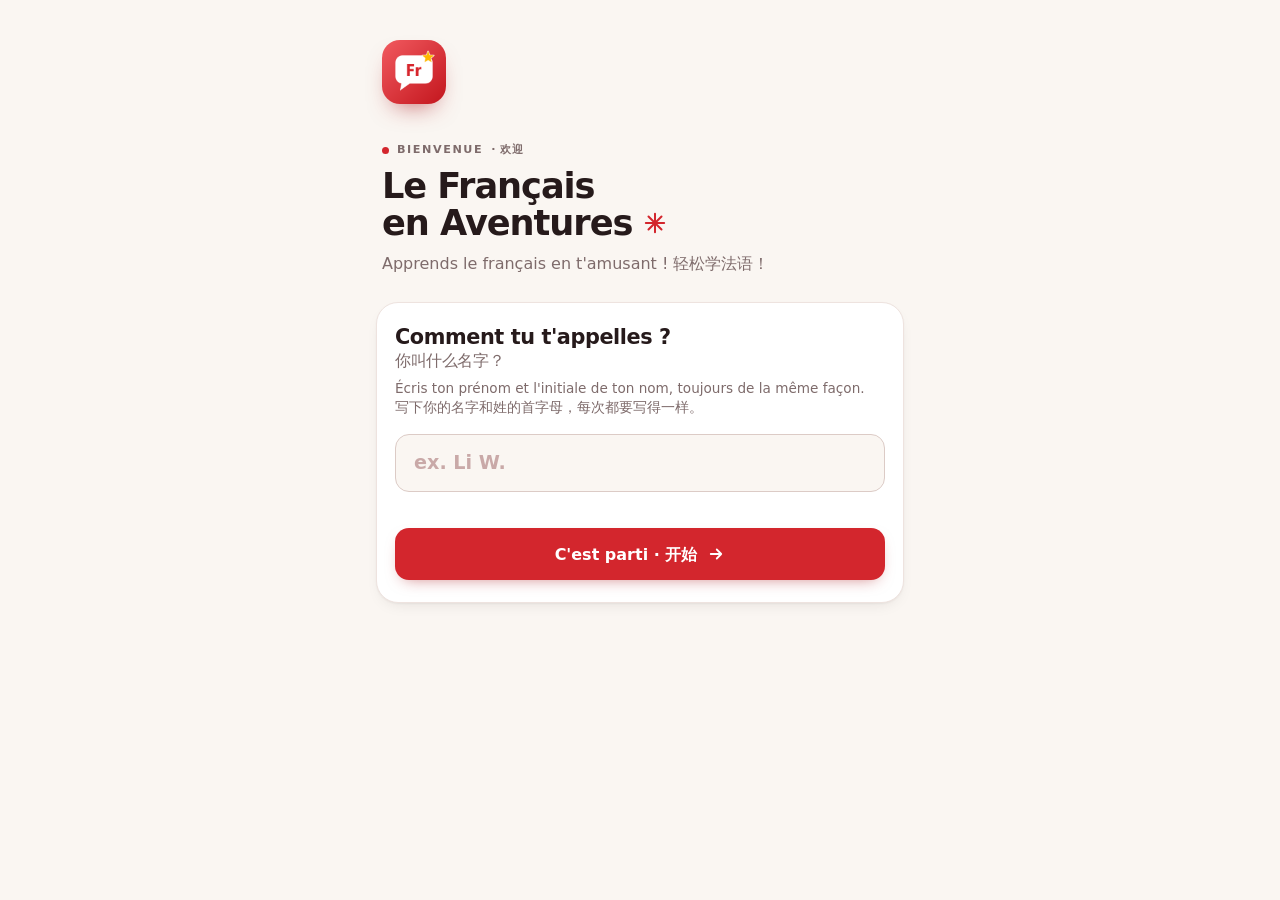
==== index.html @ ea7dc6b1 "add more actions" ====
<!DOCTYPE html>
<html lang="fr">
<head>
  <meta charset="UTF-8">
  <!-- viewport-fit=cover : utilise tout l'écran (encoche iPhone gérée en CSS via safe-area) -->
  <meta name="viewport" content="width=device-width, initial-scale=1, viewport-fit=cover">
  <title>Le Français en Aventures</title>
  <meta name="description" content="Apprends le français en t'amusant ! / 轻松学法语！">

  <!-- ===== PWA commune (Android / Chrome / Edge) ===== -->
  <link rel="manifest" href="manifest.json">
  <meta name="theme-color" content="#E4252B">
  <meta name="mobile-web-app-capable" content="yes">
  <link rel="icon" type="image/png" sizes="192x192" href="icons/icon-192.png">

  <!-- ===== Spécifique iOS (iPhone / iPad — Safari) ===== -->
  <meta name="apple-mobile-web-app-capable" content="yes">
  <meta name="apple-mobile-web-app-status-bar-style" content="default">
  <meta name="apple-mobile-web-app-title" content="Français Aventures">
  <link rel="apple-touch-icon" sizes="180x180" href="icons/icon-180.png">
  <meta name="format-detection" content="telephone=no">

  <link rel="stylesheet" href="styles.css">
</head>
<body>
  <!-- Chaque écran est dessiné ici par app.js -->
  <div id="app" class="app"></div>

  <!-- Feuille du bas (menu profil, aide) -->
  <div id="modale" class="modale-fond" hidden></div>

  <!-- Petits messages temporaires -->
  <div id="toast" class="toast" role="status" aria-live="polite"></div>

  <noscript><p style="padding:24px;text-align:center">Active JavaScript pour utiliser l'appli. / 请启用 JavaScript。</p></noscript>

  <!-- Réglages et données d'abord, logique ensuite -->
  <script src="config.js"></script>
  <script src="data.js"></script>
  <script src="credits.js"></script>
  <script src="app.js"></script>
</body>
</html>
---- styles.css ----
/* =====================================================================
   🎨 STYLES — Le Français en Aventures (thème rouge & blanc)
   Style calme et soigné : fond crème, cartes douces, barre de
   navigation en bas, lettres façon Scrabble, parcours sinueux.
   Pour changer les couleurs : modifie les variables ci-dessous
   (et theme_color dans manifest.json + index.html).
   ===================================================================== */

:root {
  /* Rouge & blanc */
  --rouge: #D3262D;
  --rouge-vif: #E8434A;
  --rouge-fonce: #A8171D;
  --rouge-nuit: #6B0E12;
  --rose: #FBE5E3;
  --rose-pale: #FDF2F1;
  --blanc: #FFFFFF;
  --creme: #FAF6F2;

  /* Texte */
  --encre: #261A1B;
  --encre-douce: #7E6B6B;
  --ligne: #EEE3DF;
  --ligne-forte: #DCCBC6;

  /* Couleurs de jeu (utilisées avec parcimonie) */
  --or: #FFB800;
  --or-fonce: #D99400;
  --vert: #1FA55B;
  --vert-fonce: #13793F;
  --vert-pale: #E3F7EA;

  --rayon: 20px;
  --rayon-petit: 14px;

  --police-titre: "SF Pro Display", system-ui, -apple-system, "Segoe UI", Roboto,
                  "PingFang SC", "Hiragino Sans GB", "Microsoft YaHei", sans-serif;
  --ombre-douce: 0 1px 2px rgba(38, 26, 27, .04), 0 6px 18px -10px rgba(38, 26, 27, .18);
  --police: system-ui, -apple-system, BlinkMacSystemFont, "Segoe UI", Roboto,
            "PingFang SC", "Hiragino Sans GB", "Microsoft YaHei", "Noto Sans SC", sans-serif;

  --sur-haut: env(safe-area-inset-top, 0px);
  --sur-bas: env(safe-area-inset-bottom, 0px);
  --sur-gauche: env(safe-area-inset-left, 0px);
  --sur-droite: env(safe-area-inset-right, 0px);
}

/* ---------- Base ---------- */
*, *::before, *::after { box-sizing: border-box; margin: 0; padding: 0; }
html { -webkit-text-size-adjust: 100%; text-size-adjust: 100%; background: var(--creme); }
body {
  font-family: var(--police);
  background: var(--creme);
  color: var(--encre);
  line-height: 1.45;
  min-height: 100vh;
  min-height: 100dvh;
  -webkit-font-smoothing: antialiased;
  -webkit-tap-highlight-color: transparent;
  overscroll-behavior-y: none;
}
button {
  font: inherit; color: inherit; background: none; border: 0; cursor: pointer;
  touch-action: manipulation; -webkit-tap-highlight-color: transparent;
  -webkit-user-select: none; user-select: none;
}
a { color: var(--rouge-fonce); }
:focus-visible { outline: 3px solid var(--or); outline-offset: 3px; }
[hidden] { display: none !important; }
svg.ico { width: 1.25em; height: 1.25em; flex-shrink: 0; vertical-align: -0.2em; }

.titre-jeu { font-family: var(--police-titre); font-weight: 700; letter-spacing: -.02em; }
.zh { font-weight: 500; }

.app {
  max-width: 560px;
  margin: 0 auto;
  min-height: 100vh;
  min-height: 100dvh;
  display: flex;
  flex-direction: column;
  background: var(--creme);
  padding: 0 var(--sur-droite) 0 var(--sur-gauche);
}
.ecran { flex: 1; display: flex; flex-direction: column; animation: entree .3s ease; }
.contenu { padding: 18px 16px calc(28px + var(--sur-bas)); flex: 1; display: flex; flex-direction: column; }
@keyframes entree { from { opacity: 0; transform: translateY(8px); } }

/* ---------- Boutons ---------- */
.btn {
  min-height: 52px;
  min-width: 44px;
  padding: 12px 22px;
  border-radius: 14px;
  font-family: var(--police-titre);
  font-weight: 650;
  font-size: 1rem;
  letter-spacing: 0;
  display: inline-flex; align-items: center; justify-content: center; gap: 10px;
  transition: transform .08s ease, filter .15s ease, background .15s ease;
}
.btn:active { transform: scale(.98); }
.btn .ico { width: 18px; height: 18px; }
.btn[disabled] { filter: grayscale(.6); opacity: .5; pointer-events: none; }
.btn-rouge { background: var(--rouge); color: var(--blanc); box-shadow: 0 6px 16px -8px rgba(168, 23, 29, .6); }
.btn-blanc { background: var(--blanc); color: var(--encre); border: 1.5px solid var(--ligne); }
.btn-vert { background: var(--vert); color: var(--blanc); box-shadow: 0 6px 16px -8px rgba(19, 121, 63, .6); }
.btn-large { width: 100%; }
.btn-petit { min-height: 44px; padding: 8px 16px; font-size: .95rem; }

.btn-rond {
  width: 46px; height: 46px; border-radius: 50%;
  display: inline-flex; align-items: center; justify-content: center;
  background: var(--blanc); color: var(--encre);
  border: 1.5px solid var(--ligne);
  flex-shrink: 0;
  transition: transform .08s ease;
}
.btn-rond:active { transform: scale(.95); }
.btn-rond svg.ico { width: 22px; height: 22px; }

.pastille {
  display: inline-flex; align-items: center; gap: 6px;
  min-height: 36px; padding: 6px 12px;
  border-radius: 999px;
  background: var(--blanc); color: var(--encre);
  font-family: var(--police-titre); font-weight: 650; font-size: .92rem;
  white-space: nowrap;
  border: 1.5px solid var(--ligne);
}
.pastille .ico { width: 18px; height: 18px; }
.etoile-or { color: var(--or); }
.flamme { color: #FF6A00; }

/* ---------- Écran de connexion ---------- */
.ecran-connexion { min-height: 100vh; min-height: 100dvh; }

.champ {
  width: 100%; min-height: 58px; padding: 14px 18px;
  font: inherit; font-family: var(--police-titre); font-size: 1.2rem; font-weight: 600;
  color: var(--encre); background: var(--creme);
  border: 1.5px solid var(--ligne-forte); border-radius: 14px;
  -webkit-appearance: none; appearance: none;
  transition: border-color .15s ease, background .15s ease;
}
.champ:focus { outline: none; border-color: var(--rouge); background: var(--blanc); }
.champ::placeholder { color: #C9A9A8; font-weight: 700; }
.erreur-champ { color: var(--rouge-fonce); font-weight: 700; font-size: .9rem; min-height: 1.4em; margin: 6px 2px 10px; }

.profils-appareil { margin: 22px 16px 0; }
.profils-appareil h3 { font-size: .95rem; color: var(--encre-douce); margin: 0 4px 10px; font-weight: 700; }
.liste-profils { display: flex; flex-wrap: wrap; gap: 10px; }
.profil-chip {
  display: inline-flex; align-items: center; gap: 10px;
  min-height: 52px; padding: 6px 16px 6px 6px;
  background: var(--blanc); border: 1.5px solid var(--ligne); border-radius: 999px;
  font-weight: 650; font-family: var(--police-titre);
}
.profil-chip:active { transform: scale(.97); }

.avatar {
  width: 40px; height: 40px; border-radius: 50%;
  display: inline-flex; align-items: center; justify-content: center;
  background: var(--rouge); color: var(--blanc);
  font-family: var(--police-titre); font-weight: 700; font-size: 1.05rem;
  flex-shrink: 0; text-transform: uppercase;
}
.avatar.grand { width: 64px; height: 64px; font-size: 1.7rem; }

/* Devoirs */
.devoir { padding: 12px 0; border-top: 1px solid var(--ligne); }
.devoir-titre { display: flex; align-items: baseline; gap: 8px; justify-content: space-between; }
.devoir-titre b { font-family: var(--police-titre); font-size: 1rem; font-weight: 650; }
.echeance { font-size: .75rem; font-weight: 700; padding: 2px 8px; border-radius: 999px; background: var(--rose); color: var(--rouge-fonce); white-space: nowrap; }
.echeance.urgent { background: var(--rouge); color: var(--blanc); }
.echeance.fini { background: var(--vert-pale); color: var(--vert-fonce); }
.devoir-etapes { display: flex; flex-wrap: wrap; gap: 8px; margin-top: 10px; }
.chip-etape {
  min-height: 40px; padding: 6px 12px; border-radius: 12px;
  font-weight: 650; font-size: .85rem; display: inline-flex; align-items: center; gap: 6px;
  background: var(--rose-pale); color: var(--rouge-fonce); border: 1.5px solid var(--rose);
}
.chip-etape.fait { background: var(--vert-pale); color: var(--vert-fonce); border-color: #BFE8CE; }
.chip-etape .ico { width: 16px; height: 16px; }

/* Parcours sinueux */

.carte-parcours { position: relative; margin: 4px 0 0; }
.carte-parcours svg.route { position: absolute; inset: 0; width: 100%; height: 100%; overflow: visible; pointer-events: none; }
.route .bord { stroke: var(--blanc); stroke-width: 26; fill: none; stroke-linecap: round; }
.route .chemin-fond { stroke: var(--rose); stroke-width: 18; fill: none; stroke-linecap: round; }
.route .pointilles { stroke: var(--ligne-forte); stroke-width: 3; fill: none; stroke-dasharray: 2 12; stroke-linecap: round; }
.route .fait { stroke: var(--rouge); stroke-width: 18; fill: none; stroke-linecap: round; opacity: .9; }

.noeud {
  position: absolute;
  transform: translateX(-50%);
  display: flex; flex-direction: column; align-items: center;
  width: 160px;
}
.noeud-bouton {
  position: relative;
  width: 92px; height: 92px; border-radius: 50%;
  background: var(--blanc);
  border: 5px solid var(--blanc);
  box-shadow: 0 0 0 3px var(--rouge), 0 10px 22px -10px rgba(168, 23, 29, .55);
  transition: transform .1s ease;
}
.noeud-bouton:active { transform: translateY(4px) scale(.98); }
.noeud-bouton img { width: 100%; height: 100%; border-radius: 50%; object-fit: cover; display: block; }
.noeud-bouton .badge {
  position: absolute; right: -8px; bottom: -6px;
  width: 34px; height: 34px; border-radius: 50%;
  background: var(--vert); color: var(--blanc); border: 3px solid var(--blanc);
  display: flex; align-items: center; justify-content: center;
}
.noeud-bouton .badge .ico { width: 18px; height: 18px; }
.noeud.verrouille .noeud-bouton { box-shadow: 0 0 0 3px var(--ligne-forte); }
.noeud.verrouille .noeud-bouton img { filter: grayscale(1) brightness(1.1) opacity(.55); }
.noeud.verrouille .badge { background: #B79C9B; }
.noeud.actuel .noeud-bouton { animation: rebond-doux 1.6s ease-in-out infinite; }
.noeud.actuel .noeud-bouton::after {
  content: ""; position: absolute; inset: -14px; border-radius: 50%;
  border: 4px solid var(--rouge); opacity: 0; animation: onde 1.6s ease-out infinite;
}
.drapeau {
  position: absolute; top: -40px; left: 50%; transform: translateX(-50%);
  background: var(--rouge); color: var(--blanc);
  font-family: var(--police-titre); font-weight: 650; font-size: .8rem;
  padding: 5px 12px; border-radius: 999px; white-space: nowrap;
  z-index: 3;
}
.drapeau::after {
  content: ""; position: absolute; left: 50%; bottom: -7px; transform: translateX(-50%);
  border: 7px solid transparent; border-top-color: var(--rouge); border-bottom: 0;
}
@keyframes rebond-doux { 0%, 100% { transform: translateY(0); } 50% { transform: translateY(-6px); } }
@keyframes onde { 0% { opacity: .7; transform: scale(.85); } 100% { opacity: 0; transform: scale(1.25); } }

.etiquette {
  margin-top: 16px;
  background: var(--blanc); border-radius: 14px; border: 1.5px solid var(--ligne);
  padding: 6px 10px; text-align: center; line-height: 1.2;
  max-width: 160px;
}
.etiquette b { display: block; font-family: var(--police-titre); font-weight: 650; font-size: .9rem; }
.etiquette .zh { display: block; font-size: .78rem; color: var(--encre-douce); }
.etiquette .etoiles-mini { display: flex; justify-content: center; gap: 1px; margin-top: 3px; font-size: .72rem; color: var(--encre-douce); font-weight: 700; align-items: center; }
.etiquette .etoiles-mini .ico { width: 13px; height: 13px; }
.noeud.verrouille .etiquette { opacity: .7; }

/* ---------- Écran niveau ---------- */

.noeud-etape .noeud-bouton {
  width: 80px; height: 80px;
  display: flex; align-items: center; justify-content: center;
  font-family: var(--police-titre); font-weight: 700; font-size: 1.7rem;
  color: var(--rouge); background: var(--blanc);
  border: 4px solid var(--blanc);
}
.noeud-etape.actuel .noeud-bouton { background: var(--rouge); color: var(--blanc); }
.noeud-etape.verrouille .noeud-bouton { background: #F5E6E5; color: #C7A9A7; }
.noeud-etape .noeud-bouton .ico { width: 30px; height: 30px; }
.etoiles-etape { display: flex; gap: 2px; margin-top: 16px; }
.etoiles-etape .ico { width: 22px; height: 22px; color: var(--or); filter: drop-shadow(0 2px 0 var(--or-fonce)); }
.etoiles-etape .ico.vide { color: #EAD3D1; filter: none; }
.nom-etape { font-family: var(--police-titre); font-weight: 600; font-size: .9rem; margin-top: 4px; color: var(--encre-douce); }

.legende-types {
  margin: 8px 16px 0; padding: 14px; border-radius: var(--rayon);
  background: var(--blanc); border: 1px solid var(--ligne);
  display: grid; grid-template-columns: 1fr 1fr; gap: 10px 12px; font-size: .82rem;
}
.legende-types div { display: flex; gap: 8px; align-items: center; line-height: 1.2; }
.legende-types .zh { display: block; color: var(--encre-douce); }
.puce-type { width: 26px; height: 26px; border-radius: 8px; display: inline-flex; align-items: center; justify-content: center; font-weight: 900; font-size: .8rem; color: var(--blanc); flex-shrink: 0; font-family: var(--police-titre); }
.t1 { background: #FF7A7E; } .t2 { background: var(--rouge); } .t3 { background: var(--rouge-fonce); } .t4 { background: var(--rouge-nuit); }

/* ---------- Écran exercice ---------- */
.exo-haut {
  display: flex; align-items: center; gap: 12px;
  padding: calc(12px + var(--sur-haut)) 16px 6px;
}
.segments { flex: 1; display: flex; gap: 5px; }
.segments span { flex: 1; height: 14px; border-radius: 999px; background: var(--ligne); position: relative; overflow: hidden; }
.segments span.fait { background: var(--rouge); }
.segments span.fait::after { content: ""; position: absolute; left: 6px; right: 6px; top: 3px; height: 3px; border-radius: 3px; background: rgba(255,255,255,.4); }
.segments span.actuel { background: var(--rose); box-shadow: inset 0 0 0 2px var(--rouge); }
.points-exo { font-family: var(--police-titre); font-weight: 900; color: var(--or-fonce); display: inline-flex; align-items: center; gap: 4px; min-width: 52px; justify-content: flex-end; }
.points-exo .ico { color: var(--or); }

.zone-exo { flex: 1; display: flex; flex-direction: column; align-items: center; gap: 12px; padding: 8px 16px 16px; text-align: center; }
.type-exo { font-family: var(--police-titre); font-weight: 900; font-size: .78rem; letter-spacing: .08em; text-transform: uppercase; color: var(--rouge); display: inline-flex; align-items: center; gap: 6px; }

/* Photo façon polaroid */
.polaroid {
  position: relative;
  background: var(--blanc);
  padding: 10px 10px 12px;
  border-radius: 10px;
  box-shadow: 0 2px 0 var(--ligne), 0 14px 26px -14px rgba(122, 12, 17, .45);
  transform: rotate(-1.5deg);
  width: min(100%, 360px, 46vh);
  margin-top: 12px;
}
.polaroid .cadre { position: relative; aspect-ratio: 4 / 3; border-radius: 4px; overflow: hidden; background: var(--rose); }
.polaroid .fond-flou { position: absolute; inset: 0; width: 100%; height: 100%; object-fit: cover; filter: blur(16px); transform: scale(1.2); opacity: .55; }
.polaroid .photo-principale { position: relative; width: 100%; height: 100%; object-fit: contain; display: block; }
.polaroid .emoji-exo { display: flex; align-items: center; justify-content: center; height: 100%; font-size: 6rem; }
.polaroid .scotch {
  position: absolute; top: -12px; left: 50%; width: 86px; height: 24px;
  transform: translateX(-50%) rotate(3deg);
  background: rgba(255, 227, 226, .85); border-left: 2px dashed rgba(228,37,43,.25); border-right: 2px dashed rgba(228,37,43,.25);
}
.polaroid .btn-son { position: absolute; right: -10px; bottom: -14px; transform: rotate(1.5deg); }

.consigne { font-family: var(--police-titre); font-weight: 800; font-size: 1.12rem; line-height: 1.3; margin-top: 4px; }
.consigne .zh { display: block; font-family: var(--police); font-size: .95rem; color: var(--encre-douce); font-weight: 600; }

.bulle-indice {
  position: relative; width: 100%;
  background: var(--blanc); border: 2px solid var(--rouge); border-radius: 16px;
  padding: 10px 14px; font-size: .95rem; text-align: left;
  display: flex; gap: 10px; align-items: center;
}
.bulle-indice .ico { color: var(--rouge); width: 24px; height: 24px; }
.bulle-indice .zh { color: var(--encre-douce); }

/* Cases de réponse */
.cases { display: flex; justify-content: center; gap: 6px; width: 100%; margin-top: 2px; }
.case {
  flex: 0 1 46px; min-width: 24px; height: 56px;
  display: flex; align-items: center; justify-content: center;
  font-family: var(--police-titre); font-size: 1.6rem; font-weight: 900; text-transform: uppercase;
  color: var(--encre);
  border-bottom: 4px solid var(--ligne-forte);
  transition: border-color .15s ease, color .15s ease, transform .15s ease;
}
.case.active { border-bottom-color: var(--rouge); animation: clignote 1s steps(2) infinite; }
@keyframes clignote { 50% { border-bottom-color: var(--ligne-forte); } }
.case.remplie { color: var(--rouge-fonce); border-bottom-color: var(--rouge); }
.case.fixe { color: var(--encre-douce); border-bottom-color: var(--encre-douce); }
.case.devoilee { color: var(--or-fonce); border-bottom-color: var(--or); }
.case.indice-saisie { color: #E7C27A; }
.case.juste { color: var(--vert); border-bottom-color: var(--vert); }
.case.reponse { color: var(--rouge); border-bottom-color: var(--rouge); }
.case.separateur { flex: 0 0 14px; min-width: 14px; border: 0; animation: none; }
.cases.secoue { animation: secousse .4s ease; }
.cases.bravo .case { animation: saut .45s ease both; }
.cases.bravo .case:nth-child(2) { animation-delay: .04s; } .cases.bravo .case:nth-child(3) { animation-delay: .08s; }
.cases.bravo .case:nth-child(4) { animation-delay: .12s; } .cases.bravo .case:nth-child(5) { animation-delay: .16s; }
.cases.bravo .case:nth-child(6) { animation-delay: .2s; }  .cases.bravo .case:nth-child(7) { animation-delay: .24s; }
@keyframes secousse { 0%, 100% { transform: translateX(0); } 20%, 60% { transform: translateX(-9px); } 40%, 80% { transform: translateX(9px); } }
@keyframes saut { 0%, 100% { transform: translateY(0); } 50% { transform: translateY(-10px); } }

.message-essai { min-height: 24px; font-weight: 800; color: var(--rouge-fonce); font-size: .95rem; }
.message-essai .zh { color: var(--encre-douce); font-weight: 600; }

/* Lettres façon Scrabble */
.tuiles { display: flex; flex-wrap: wrap; justify-content: center; gap: 9px; max-width: 420px; margin-top: 4px; }
.tuile {
  position: relative;
  width: 54px; height: 56px; border-radius: 12px;
  background: var(--creme); color: var(--rouge);
  border: 1.5px solid var(--ligne);
  box-shadow: 0 4px 0 var(--ligne-forte);
  font-family: var(--police-titre); font-size: 1.5rem; font-weight: 750;
  transition: transform .08s ease, box-shadow .08s ease, opacity .15s ease;
}
.tuile::after { content: attr(data-pts); position: absolute; right: 5px; bottom: 2px; font-size: .55rem; color: var(--encre-douce); font-weight: 800; }
.tuile:active { transform: translateY(4px); box-shadow: 0 1px 0 var(--ligne-forte); }
.tuile.utilisee { opacity: .15; transform: translateY(5px); box-shadow: none; pointer-events: none; }

.saisie {
  width: 100%; max-width: 380px; min-height: 58px; padding: 12px 16px;
  font: inherit; font-family: var(--police-titre); font-size: 1.35rem; font-weight: 900;
  text-align: center; letter-spacing: .12em; color: var(--rouge-fonce);
  background: var(--blanc); border: 1.5px solid var(--ligne-forte); border-radius: 14px;
  -webkit-appearance: none; appearance: none;
}
.saisie:focus { outline: none; border-color: var(--rouge); }
.saisie::placeholder { letter-spacing: 0; color: #C9A9A8; font-size: 1rem; }

/* Barre du bas + panneau de résultat (façon jeu) */
.pied-exo {
  position: sticky; bottom: 0; z-index: 5;
  padding: 14px 16px calc(14px + var(--sur-bas));
  background: var(--creme);
  border-top: 1px solid var(--ligne);
  display: flex; gap: 10px; align-items: center;
  transition: background .2s ease, border-color .2s ease;
}
.pied-exo .btn-rouge, .pied-exo .btn-vert { flex: 1; }
.pied-exo .petit-bouton {
  width: 56px; min-width: 56px; padding: 0; flex-direction: column; gap: 0;
  font-size: .62rem; font-family: var(--police); font-weight: 800; color: var(--rouge-fonce);
}
.pied-exo .petit-bouton .ico { width: 22px; height: 22px; }
.pied-exo.reussi { background: var(--vert-pale); border-top-color: #BFE8CE; flex-wrap: wrap; animation: monte .25s ease; }
.pied-exo.rate { background: var(--rose); border-top-color: var(--ligne-forte); flex-wrap: wrap; animation: monte .25s ease; }
.verdict { width: 100%; display: flex; align-items: center; gap: 12px; text-align: left; margin-bottom: 4px; }
.verdict .rond-verdict { width: 44px; height: 44px; border-radius: 50%; display: flex; align-items: center; justify-content: center; color: var(--blanc); flex-shrink: 0; }
.reussi .rond-verdict { background: var(--vert); }
.rate .rond-verdict { background: var(--rouge); }
.verdict b { font-family: var(--police-titre); font-size: 1.25rem; font-weight: 900; display: block; line-height: 1.15; }
.reussi .verdict b { color: var(--vert-fonce); }
.rate .verdict b { color: var(--rouge-fonce); }
.verdict span { font-size: .9rem; color: var(--encre-douce); font-weight: 600; }
@keyframes monte { from { transform: translateY(40%); opacity: 0; } }

/* ---------- Écran résultat ---------- */
.resultat-haut {
  margin: calc(12px + var(--sur-haut)) 16px 16px; padding: 28px 16px 24px; text-align: center;
  background: var(--rose-pale); border: 1px solid var(--rose); border-radius: 26px;
}
.grandes-etoiles { display: flex; justify-content: center; align-items: flex-end; gap: 6px; }
.grandes-etoiles .ico { width: 70px; height: 70px; color: var(--or); filter: drop-shadow(0 5px 0 var(--or-fonce)); animation: etoile .55s cubic-bezier(.3,1.6,.5,1) both; }
.grandes-etoiles .ico:nth-child(2) { width: 92px; height: 92px; animation-delay: .2s; margin-bottom: 14px; }
.grandes-etoiles .ico:nth-child(3) { animation-delay: .4s; }
.grandes-etoiles .ico.vide { color: #EAD9D6; filter: none; }
@keyframes etoile { from { transform: scale(0) rotate(-40deg); opacity: 0; } }
.ruban {
  display: inline-block; margin-top: 14px;
  color: var(--encre);
  padding: 4px 12px;
  font-family: var(--police-titre); font-weight: 700; font-size: 1.7rem; line-height: 1.15; letter-spacing: -.02em;
  position: relative;
}
.ruban .zh { display: block; font-size: 1rem; color: var(--encre-douce); font-weight: 500; }
.stats-resultat { display: grid; grid-template-columns: repeat(3, 1fr); gap: 10px; margin: 4px 16px 0; }
.stat {
  background: var(--blanc); border: 1px solid var(--ligne); border-radius: 16px; box-shadow: var(--ombre-douce);
  padding: 10px 6px; text-align: center;
}
.stat b { display: block; font-family: var(--police-titre); font-weight: 700; font-size: 1.4rem; color: var(--rouge); }
.stat span { font-size: .72rem; color: var(--encre-douce); font-weight: 700; line-height: 1.2; display: block; }
.mots-appris { margin: 16px 16px 0; }
.mots-appris h2 { font-family: var(--police-titre); font-size: 1rem; font-weight: 900; margin-bottom: 10px; }
.mots-appris h2 .zh { color: var(--encre-douce); font-family: var(--police); font-size: .85rem; }
.mots-appris ul { list-style: none; display: flex; flex-wrap: wrap; gap: 8px; }
.puce-mot {
  min-height: 46px; display: inline-flex; align-items: center; gap: 8px;
  padding: 4px 14px 4px 4px; border-radius: 999px;
  background: var(--blanc); border: 2px solid var(--ligne); font-weight: 800; color: var(--encre);
}
.puce-mot img { width: 36px; height: 36px; border-radius: 50%; object-fit: cover; }
.puce-mot .ico { color: var(--rouge); width: 18px; height: 18px; }
.puce-mot.rate { border-color: var(--rouge); border-style: dashed; }
.boutons-resultat { display: flex; flex-direction: column; gap: 14px; margin: 22px 16px 0; }
.record { display: inline-flex; margin-top: 12px; background: var(--or); color: var(--rouge-nuit); }

.confettis { position: fixed; inset: 0; pointer-events: none; overflow: hidden; z-index: 50; }
.confettis i { position: absolute; top: -14px; width: 10px; height: 14px; border-radius: 2px; animation: chute linear forwards; }
@keyframes chute { to { transform: translateY(110vh) rotate(720deg); } }

/* ---------- Feuille du bas (menu profil, aide) ---------- */
.modale-fond {
  position: fixed; inset: 0; z-index: 40;
  background: rgba(43, 22, 23, .5);
  display: flex; align-items: flex-end; justify-content: center;
  animation: fondu .2s ease;
}
.modale {
  width: 100%; max-width: 560px; max-height: 90vh; max-height: 90dvh; overflow-y: auto;
  -webkit-overflow-scrolling: touch;
  background: var(--blanc); border-radius: 28px 28px 0 0;
  padding: 10px 18px calc(20px + var(--sur-bas));
  animation: monte .28s ease;
}
.modale::before { content: ""; display: block; width: 44px; height: 5px; border-radius: 5px; background: var(--ligne); margin: 0 auto 14px; }
@media (min-width: 620px) { .modale-fond { align-items: center; } .modale { border-radius: 28px; } }
@keyframes fondu { from { opacity: 0; } }
.modale h2 { font-family: var(--police-titre); font-weight: 900; font-size: 1.35rem; line-height: 1.2; }
.modale h2 .zh { display: block; font-size: .95rem; color: var(--encre-douce); font-family: var(--police); }
.entete-profil { display: flex; align-items: center; gap: 14px; margin-bottom: 14px; }
.entete-profil b { font-family: var(--police-titre); font-size: 1.4rem; font-weight: 900; display: block; }
.entete-profil small { color: var(--encre-douce); font-size: .85rem; }
.menu-liste { display: flex; flex-direction: column; gap: 10px; margin-top: 8px; }
.menu-liste .btn { justify-content: flex-start; }
.etat-synchro { font-size: .82rem; color: var(--encre-douce); display: flex; align-items: center; gap: 6px; margin: 4px 0 12px; }
.etat-synchro .point { width: 9px; height: 9px; border-radius: 50%; background: var(--vert); }
.etat-synchro .point.attente { background: var(--or); }
.etat-synchro .point.off { background: #C9A9A8; }

.bloc-os { border: 2px solid var(--ligne); border-radius: var(--rayon); padding: 14px 16px; margin-top: 12px; }
.bloc-os.actif { border-color: var(--rouge); background: var(--rose-pale); }
.bloc-os h3 { font-family: var(--police-titre); font-weight: 900; font-size: 1.05rem; display: flex; align-items: center; gap: 8px; flex-wrap: wrap; }
.bloc-os .tag { font-size: .7rem; background: var(--rouge); color: var(--blanc); padding: 2px 8px; border-radius: 999px; font-family: var(--police); }
.bloc-os ol { margin: 10px 0 0 20px; display: flex; flex-direction: column; gap: 6px; }
.bloc-os .zh { font-size: .88rem; color: var(--encre-douce); margin-top: 8px; display: block; }
.alerte { margin-top: 10px; padding: 10px 12px; border-radius: 12px; background: #FFF4D6; color: #7A5200; font-size: .9rem; }
.alerte.ok { background: var(--vert-pale); color: var(--vert-fonce); }
.modale details { margin-top: 12px; border-top: 2px dashed var(--ligne); padding-top: 10px; }
.modale summary { cursor: pointer; font-weight: 800; min-height: 44px; display: flex; align-items: center; }
.modale details p, .modale details ul { font-size: .9rem; color: var(--encre-douce); margin-top: 6px; }
.modale details ul { margin-left: 18px; }
.actions-modale { margin-top: 18px; display: flex; flex-direction: column; gap: 12px; }

/* ---------- Crédits ---------- */
.liste-credits { list-style: none; display: flex; flex-direction: column; gap: 8px; }
.liste-credits li { display: flex; gap: 12px; align-items: center; padding: 8px; background: var(--blanc); border-radius: 14px; border: 2px solid var(--ligne); font-size: .8rem; min-width: 0; }
.liste-credits img { width: 56px; height: 56px; border-radius: 10px; object-fit: cover; flex-shrink: 0; background: var(--rose); }
.liste-credits div { display: flex; flex-direction: column; min-width: 0; }
.liste-credits b { font-family: var(--police-titre); font-size: .95rem; }
.liste-credits span { color: var(--encre-douce); overflow-wrap: anywhere; }

/* ---------- Classement ---------- */
.trophee { color: var(--or-fonce); }

.onglets-classement {
  display: flex; padding: 4px; gap: 4px; border-radius: 16px;
  background: var(--blanc); border: 1px solid var(--ligne);
}
.onglets-classement button {
  flex: 1; min-height: 44px; border-radius: 12px;
  font-family: var(--police-titre); font-weight: 800; font-size: .92rem; color: var(--encre-douce);
}
.onglets-classement button[aria-selected="true"] { background: var(--rouge); color: var(--blanc); }

.motivation {
  display: flex; gap: 10px; align-items: center; margin-top: 14px; padding: 12px 14px;
  border-radius: 16px; background: #FFF4D1; border: 2px solid #F5D77A;
  font-weight: 800; font-size: .92rem; line-height: 1.3; color: #6B4A00;
}
.motivation .ma-place { display: block; font-family: var(--police-titre); font-size: 1.05rem; color: var(--rouge-fonce); margin-bottom: 2px; }
.motivation .ico { width: 26px; height: 26px; flex-shrink: 0; color: var(--or-fonce); }

.podium { display: flex; align-items: flex-end; justify-content: center; gap: 8px; margin: 22px 0 6px; }
.marche { flex: 1; max-width: 120px; display: flex; flex-direction: column; align-items: center; text-align: center; min-width: 0; }
.marche .avatar { width: 52px; height: 52px; font-size: 1.4rem; margin-bottom: 6px; }
.marche.un .avatar { width: 64px; height: 64px; font-size: 1.7rem; box-shadow: 0 0 0 4px var(--or), 0 4px 0 4px var(--or-fonce); }
.marche.deux .avatar { box-shadow: 0 0 0 3px #C9CED6; }
.marche.trois .avatar { box-shadow: 0 0 0 3px #D9935B; }
.marche .nom { font-family: var(--police-titre); font-weight: 900; font-size: .9rem; max-width: 100%; overflow: hidden; text-overflow: ellipsis; white-space: nowrap; }
.marche .score { font-size: .8rem; font-weight: 800; color: var(--encre-douce); margin-bottom: 6px; }
.marche .socle {
  width: 100%; border-radius: 14px 14px 4px 4px; display: flex; align-items: flex-start; justify-content: center; padding-top: 8px;
  font-family: var(--police-titre); font-weight: 900; font-size: 1.6rem; color: var(--blanc);
}
.marche.un .socle { height: 96px; background: var(--rouge); box-shadow: inset 0 -6px 0 var(--rouge-fonce); }
.marche.deux .socle { height: 70px; background: #F06A6E; box-shadow: inset 0 -6px 0 var(--rouge); }
.marche.trois .socle { height: 52px; background: #F7A3A5; box-shadow: inset 0 -6px 0 #F06A6E; }
.marche.vide .socle { background: var(--ligne); box-shadow: none; }
.marche.moi .nom { color: var(--rouge); }

.liste-classement { list-style: none; display: flex; flex-direction: column; gap: 8px; margin-top: 14px; }
.liste-classement li {
  display: flex; align-items: center; gap: 10px; padding: 8px 12px; min-height: 56px;
  background: var(--blanc); border: 1px solid var(--ligne); border-radius: 16px;
}
.liste-classement li.moi { border-color: var(--rouge); background: var(--rose-pale); }
.liste-classement li.saut { background: none; border: 0; min-height: 0; padding: 0; justify-content: center; color: var(--encre-douce); font-weight: 900; letter-spacing: .2em; }
.liste-classement .rang { width: 28px; text-align: center; font-family: var(--police-titre); font-weight: 900; color: var(--encre-douce); }
.liste-classement .avatar { width: 38px; height: 38px; font-size: 1rem; }
.liste-classement .nom { flex: 1; min-width: 0; font-weight: 800; overflow: hidden; text-overflow: ellipsis; white-space: nowrap; }
.liste-classement .nom small { font-weight: 600; color: var(--encre-douce); }
.liste-classement .score { font-family: var(--police-titre); font-weight: 900; color: var(--rouge-fonce); white-space: nowrap; }

.classement-vide { margin: 26px 8px; text-align: center; font-weight: 700; color: var(--encre-douce); line-height: 1.5; }
.regle-classement { margin-top: 18px; font-size: .78rem; color: var(--encre-douce); text-align: center; line-height: 1.5; }

/* =====================================================================
   🧭 BARRE DU HAUT + BARRE DE NAVIGATION
   ===================================================================== */
.cache { position: absolute; left: -9999px; }
.barre-haut {
  position: sticky; top: 0; z-index: 20;
  display: flex; align-items: center; gap: 10px;
  padding: calc(10px + var(--sur-haut)) 16px 10px;
  background: rgba(250, 246, 242, .92);
  -webkit-backdrop-filter: saturate(1.4) blur(12px); backdrop-filter: saturate(1.4) blur(12px);
  border-bottom: 1px solid var(--ligne);
}
.icone-btn {
  width: 40px; height: 40px; margin-left: -8px; border-radius: 12px;
  display: inline-flex; align-items: center; justify-content: center; color: var(--encre); flex-shrink: 0;
}
.icone-btn:active { background: var(--ligne); }
.icone-btn .ico { width: 22px; height: 22px; }
.fil { flex: 1; min-width: 0; display: flex; align-items: center; gap: 6px; font-size: .88rem; color: var(--encre-douce); white-space: nowrap; overflow: hidden; }
.fil .ico { width: 14px; height: 14px; flex-shrink: 0; }
.fil b { color: var(--encre); font-weight: 650; overflow: hidden; text-overflow: ellipsis; }
.compteur { display: inline-flex; align-items: center; gap: 3px; font-weight: 700; font-size: .92rem; color: var(--encre); }
.compteur .ico { width: 18px; height: 18px; }
.avatar.petit { width: 36px; height: 36px; font-size: .95rem; background: var(--rose); color: var(--rouge-fonce); }
button.avatar { cursor: pointer; }

.nav-bas {
  position: fixed; left: 50%; bottom: 0; transform: translateX(-50%); z-index: 30;
  width: 100%; max-width: 560px;
  display: grid; grid-template-columns: repeat(4, 1fr);
  padding: 6px 8px calc(6px + var(--sur-bas));
  background: rgba(255, 255, 255, .96);
  -webkit-backdrop-filter: blur(14px); backdrop-filter: blur(14px);
  border-top: 1px solid var(--ligne);
}
.nav-bas button {
  min-height: 54px; border-radius: 14px;
  display: flex; flex-direction: column; align-items: center; justify-content: center; gap: 3px;
  font-size: .72rem; font-weight: 600; color: #9A8988;
}
.nav-bas button .ico { width: 23px; height: 23px; stroke-width: 1.8; }
.nav-bas button.actif { color: var(--rouge); }
.nav-bas button.actif span { font-weight: 750; }
.nav-bas button:active { background: var(--rose-pale); }
.avec-nav { padding-bottom: calc(84px + var(--sur-bas)); }

/* =====================================================================
   📄 PAGES (accueil, parcours, carnet, classement…)
   ===================================================================== */
.page { padding: 22px 16px 4px; display: flex; flex-direction: column; }
.carte { background: var(--blanc); border: 1px solid var(--ligne); border-radius: 22px; box-shadow: var(--ombre-douce); }
.surtitre {
  display: flex; align-items: center; gap: 8px; flex-wrap: wrap;
  font-size: .7rem; font-weight: 750; letter-spacing: .14em; text-transform: uppercase; color: var(--encre-douce);
}
.surtitre i { width: 7px; height: 7px; border-radius: 50%; background: var(--rouge); flex-shrink: 0; }
.surtitre span { letter-spacing: .04em; font-weight: 600; }
.deco { width: 22px; height: 22px; stroke: var(--rouge); stroke-width: 2.2; stroke-linecap: round; fill: none; display: inline-block; vertical-align: .05em; }
.salut, .titre-page {
  font-family: var(--police-titre); font-weight: 700; letter-spacing: -.03em; line-height: 1.1; margin-top: 10px;
}
.salut { font-size: 2.1rem; }
.titre-page { font-size: 1.85rem; }
.sous-salut { margin-top: 6px; color: var(--encre-douce); font-size: .95rem; }
.sous-salut span { white-space: nowrap; }

/* Semaine */
.semaine { margin-top: 22px; padding: 14px 16px 16px; }
.semaine-titre { display: flex; justify-content: space-between; font-size: .7rem; font-weight: 750; letter-spacing: .14em; text-transform: uppercase; color: var(--encre-douce); }
.semaine-titre span:last-child { letter-spacing: .04em; }
.semaine ol { list-style: none; display: grid; grid-template-columns: repeat(7, 1fr); gap: 4px; margin-top: 12px; text-align: center; }
.semaine li { display: flex; flex-direction: column; align-items: center; gap: 6px; font-size: .72rem; font-weight: 650; color: var(--encre-douce); }
.semaine li b {
  width: 34px; height: 34px; border-radius: 50%; display: flex; align-items: center; justify-content: center;
  font-size: .8rem; font-weight: 650; color: #B8A8A6; background: var(--creme); border: 1px solid var(--ligne);
}
.semaine li.fait b { background: var(--rose-pale); border-color: var(--rose); color: var(--rouge); }
.semaine li b .ico { width: 16px; height: 16px; stroke-width: 2.6; }
.semaine li.aujourdhui b { background: var(--rouge); border-color: var(--rouge); color: var(--blanc); font-weight: 750; box-shadow: 0 6px 14px -6px rgba(168, 23, 29, .7); }
.semaine li.aujourdhui span { color: var(--rouge); }
.semaine li.passe b { color: #C9BAB8; }

/* Leçon du jour */
.lecon {
  position: relative; overflow: hidden; margin-top: 16px; padding: 22px 18px 20px;
  border-radius: 26px; background: var(--rose-pale); border: 1px solid var(--rose);
  display: flex; gap: 6px; min-height: 230px;
}
.lecon-texte { position: relative; z-index: 2; flex: 1.25; min-width: 0; display: flex; flex-direction: column; align-items: flex-start; }
.lecon h2 { font-family: var(--police-titre); font-weight: 500; font-size: 1.65rem; letter-spacing: -.03em; line-height: 1.15; margin-top: 12px; }
.lecon p { margin-top: 8px; color: var(--encre-douce); font-size: .9rem; line-height: 1.45; }
.lecon .btn { margin-top: 16px; min-height: 46px; padding: 10px 18px; font-size: .95rem; }
.lecon-progres { display: flex; align-items: center; gap: 10px; margin-top: 16px; width: 100%; }
.lecon-progres small { font-size: .75rem; color: var(--encre-douce); font-weight: 600; white-space: nowrap; }
.mini-jauge { flex: 1; height: 5px; border-radius: 999px; background: rgba(168, 23, 29, .12); overflow: hidden; min-width: 40px; display: block; }
.mini-jauge > span { display: block; height: 100%; border-radius: inherit; background: var(--rouge); min-width: 4px; }
.lecon-photos { position: relative; flex: 1; min-width: 110px; }
.lecon-photos .halo { position: absolute; width: 230px; height: 230px; right: -90px; top: 10px; border-radius: 50%; background: rgba(255, 255, 255, .7); }
.lecon-photos .bulle {
  position: absolute; border-radius: 50%; object-fit: cover; background: var(--blanc);
  border: 3px solid var(--blanc); box-shadow: 0 10px 20px -10px rgba(107, 14, 18, .55);
}
.lecon-photos .b1 { width: 78px; height: 78px; right: 30px; top: 6px; animation: flotte 6s ease-in-out infinite; }
.lecon-photos .b2 { width: 66px; height: 66px; right: 66px; top: 96px; animation: flotte 7s ease-in-out -2s infinite; }
.lecon-photos .b3 { width: 58px; height: 58px; right: -4px; top: 118px; animation: flotte 6.5s ease-in-out -4s infinite; }
.lecon-photos .deco { position: absolute; right: -6px; top: 70px; width: 20px; height: 20px; }
.lecon-tampon {
  position: absolute; right: 12px; bottom: 12px; z-index: 2; text-align: right;
  font-size: .6rem; font-weight: 800; letter-spacing: .14em; text-transform: uppercase; color: var(--rouge-fonce); opacity: .7;
  transform: rotate(-8deg);
}
.lecon.fini { display: block; min-height: 0; }
.lecon.fini h2 { font-weight: 600; }
@keyframes flotte { 0%, 100% { transform: translateY(0); } 50% { transform: translateY(-6px); } }

/* Devoirs */
.devoirs { margin-top: 16px; padding: 16px 16px 4px; }
.devoirs-titre { padding-bottom: 10px; }

/* Ton voyage */
.entete-section { display: flex; align-items: flex-end; justify-content: space-between; gap: 10px; margin-top: 28px; }
.entete-section h2 { font-family: var(--police-titre); font-weight: 500; font-size: 1.4rem; letter-spacing: -.02em; margin-top: 6px; }
.lien { display: inline-flex; align-items: center; gap: 4px; min-height: 44px; font-weight: 650; font-size: .88rem; color: var(--encre); white-space: nowrap; }
.lien .ico { width: 16px; height: 16px; }
.grille-niveaux { display: grid; grid-template-columns: 1fr 1fr; gap: 12px; margin-top: 12px; }
.carte-niveau {
  position: relative; text-align: left; display: flex; flex-direction: column; min-width: 0;
  padding: 14px; border-radius: 20px; background: var(--blanc); border: 1px solid var(--ligne);
  transition: transform .1s ease;
}
.carte-niveau:active { transform: scale(.98); }
.carte-niveau.termine { background: var(--rose-pale); border-color: var(--rose); }
.carte-niveau.actuel { background: var(--blanc); border: 1.5px solid var(--rouge); box-shadow: 0 10px 24px -14px rgba(168, 23, 29, .6); }
.carte-niveau.verrouille { background: #F3EFEC; border-color: #ECE5E1; }
.carte-niveau.verrouille > *:not(.cn-haut), .carte-niveau.verrouille img { opacity: .55; }
.carte-niveau.verrouille img { filter: grayscale(1); }
.cn-haut { display: flex; align-items: flex-start; justify-content: space-between; gap: 6px; min-height: 44px; }
.cn-haut img { width: 44px; height: 44px; border-radius: 50%; object-fit: cover; border: 2px solid var(--blanc); box-shadow: 0 4px 10px -6px rgba(38, 26, 27, .5); }
.cn-haut .emoji { font-size: 1.8rem; }
.puce { display: inline-flex; align-items: center; gap: 4px; padding: 3px 8px; border-radius: 999px; font-size: .62rem; font-weight: 800; letter-spacing: .1em; text-transform: uppercase; white-space: nowrap; }
.puce .ico { width: 11px; height: 11px; stroke-width: 3; }
.puce.ok { background: var(--blanc); color: var(--rouge-fonce); border: 1px solid var(--rose); }
.puce.encours { background: var(--rose); color: var(--rouge-fonce); }
.cadenas { color: #B3A4A1; }
.cadenas .ico { width: 18px; height: 18px; }
.carte-niveau b { margin-top: 14px; font-family: var(--police-titre); font-weight: 600; font-size: 1rem; line-height: 1.2; }
.carte-niveau .zh { font-size: .78rem; color: var(--encre-douce); margin-top: 2px; }
.cn-bas { display: flex; align-items: center; gap: 8px; margin-top: auto; padding-top: 14px; font-size: .72rem; font-weight: 650; color: var(--encre-douce); }
.cn-bas .etoiles-mini { display: inline-flex; align-items: center; gap: 3px; }
.cn-bas .etoiles-mini .ico { width: 13px; height: 13px; }
.cn-bas > span:last-child { margin-left: auto; }

/* Parcours */
.progres-global { display: flex; align-items: center; gap: 12px; flex-wrap: wrap; margin-top: 16px; padding: 14px 16px; }
.progres-global b { font-size: 1.4rem; font-weight: 700; letter-spacing: -.02em; }
.progres-global div:first-child span { color: var(--encre-douce); font-size: .85rem; margin-left: 4px; }
.progres-global small { width: 100%; color: var(--encre-douce); font-size: .78rem; }

/* Niveau */
.entete-niveau { display: flex; align-items: center; gap: 14px; }
.entete-niveau img { width: 72px; height: 72px; border-radius: 50%; object-fit: cover; border: 3px solid var(--blanc); box-shadow: 0 10px 20px -10px rgba(107, 14, 18, .55); flex-shrink: 0; }
.entete-niveau > div { flex: 1; min-width: 0; }
.entete-niveau .titre-page { font-size: 1.5rem; margin-top: 6px; }
.entete-niveau .sous-salut { margin-top: 2px; }
.puce-etoiles { align-self: flex-start; display: inline-flex; align-items: center; gap: 4px; padding: 6px 10px; border-radius: 999px; background: var(--blanc); border: 1px solid var(--ligne); font-weight: 700; font-size: .85rem; white-space: nowrap; }
.puce-etoiles .ico { width: 16px; height: 16px; }

/* Carnet */
.groupe-carnet { margin-top: 24px; }
.groupe-carnet h2 { font-family: var(--police-titre); font-weight: 600; font-size: 1.05rem; display: flex; align-items: baseline; gap: 8px; flex-wrap: wrap; }
.groupe-carnet h2 .zh { font-size: .8rem; color: var(--encre-douce); font-weight: 500; }
.grille-mots { list-style: none; display: grid; grid-template-columns: repeat(auto-fill, minmax(140px, 1fr)); gap: 10px; margin-top: 10px; }
.carte-mot {
  width: 100%; display: flex; flex-direction: column; text-align: left; overflow: hidden;
  background: var(--blanc); border: 1px solid var(--ligne); border-radius: 18px; position: relative;
  transition: transform .1s ease;
}
.carte-mot:active { transform: scale(.97); }
.carte-mot img { width: 100%; aspect-ratio: 4 / 3; object-fit: cover; background: var(--rose-pale); display: block; }
.carte-mot .emoji { width: 100%; aspect-ratio: 4 / 3; display: flex; align-items: center; justify-content: center; font-size: 2.6rem; background: var(--rose-pale); }
.carte-mot .mot { padding: 10px 40px 12px 12px; font-family: var(--police-titre); font-weight: 650; font-size: 1rem; }
.carte-mot > .ico { position: absolute; right: 10px; bottom: 11px; width: 20px; height: 20px; color: var(--rouge); }
.vide-carnet { margin-top: 22px; padding: 28px 20px; text-align: center; display: flex; flex-direction: column; align-items: center; gap: 12px; color: var(--encre-douce); }
.vide-carnet > .ico { width: 40px; height: 40px; color: var(--rouge); }

/* Connexion */
.ecran-connexion { min-height: 100vh; min-height: 100dvh; }
.connexion-haut { padding: calc(40px + var(--sur-haut)) 22px 22px; }
.connexion-haut .logo { width: 64px; height: 64px; border-radius: 18px; margin-bottom: 22px; box-shadow: 0 12px 24px -12px rgba(168, 23, 29, .7); }
.connexion-haut h1 { font-family: var(--police-titre); font-weight: 700; font-size: 2.2rem; letter-spacing: -.03em; line-height: 1.05; margin-top: 10px; }
.connexion-haut p { margin-top: 10px; color: var(--encre-douce); }
.carte-connexion { margin: 4px 16px 0; padding: 22px 18px; }
.carte-connexion h2 { font-family: var(--police-titre); font-weight: 600; font-size: 1.3rem; letter-spacing: -.02em; line-height: 1.2; }
.carte-connexion h2 .zh { display: block; font-size: 1rem; color: var(--encre-douce); margin-top: 2px; font-weight: 500; }
.carte-connexion .astuce { font-size: .85rem; color: var(--encre-douce); margin: 8px 0 16px; }
.profils-appareil .liste-profils { margin-top: 12px; }

@media (min-width: 520px) {
  .salut { font-size: 2.4rem; }
  .grille-mots { grid-template-columns: repeat(3, 1fr); }
}
@media (max-width: 360px) {
  .fil span, .fil > .ico { display: none; }
  .lecon { flex-direction: column; }
  .lecon-photos { min-height: 120px; }
}

/* ---------- Toast ---------- */
.toast {
  position: fixed; left: 50%; bottom: calc(100px + var(--sur-bas));
  transform: translate(-50%, 20px); max-width: calc(100% - 32px);
  padding: 12px 18px; border-radius: 14px;
  background: var(--encre); color: var(--blanc); font-weight: 700; font-size: .92rem; text-align: center;
  opacity: 0; pointer-events: none; transition: opacity .2s ease, transform .2s ease; z-index: 60;
}
.toast.visible { opacity: 1; transform: translate(-50%, 0); }

@media (min-width: 600px) {
  .tuile { width: 60px; height: 62px; }
}
@media (prefers-reduced-motion: reduce) {
  *, *::before, *::after { animation-duration: .01ms !important; animation-iteration-count: 1 !important; transition-duration: .01ms !important; }
  .confettis { display: none; }
}
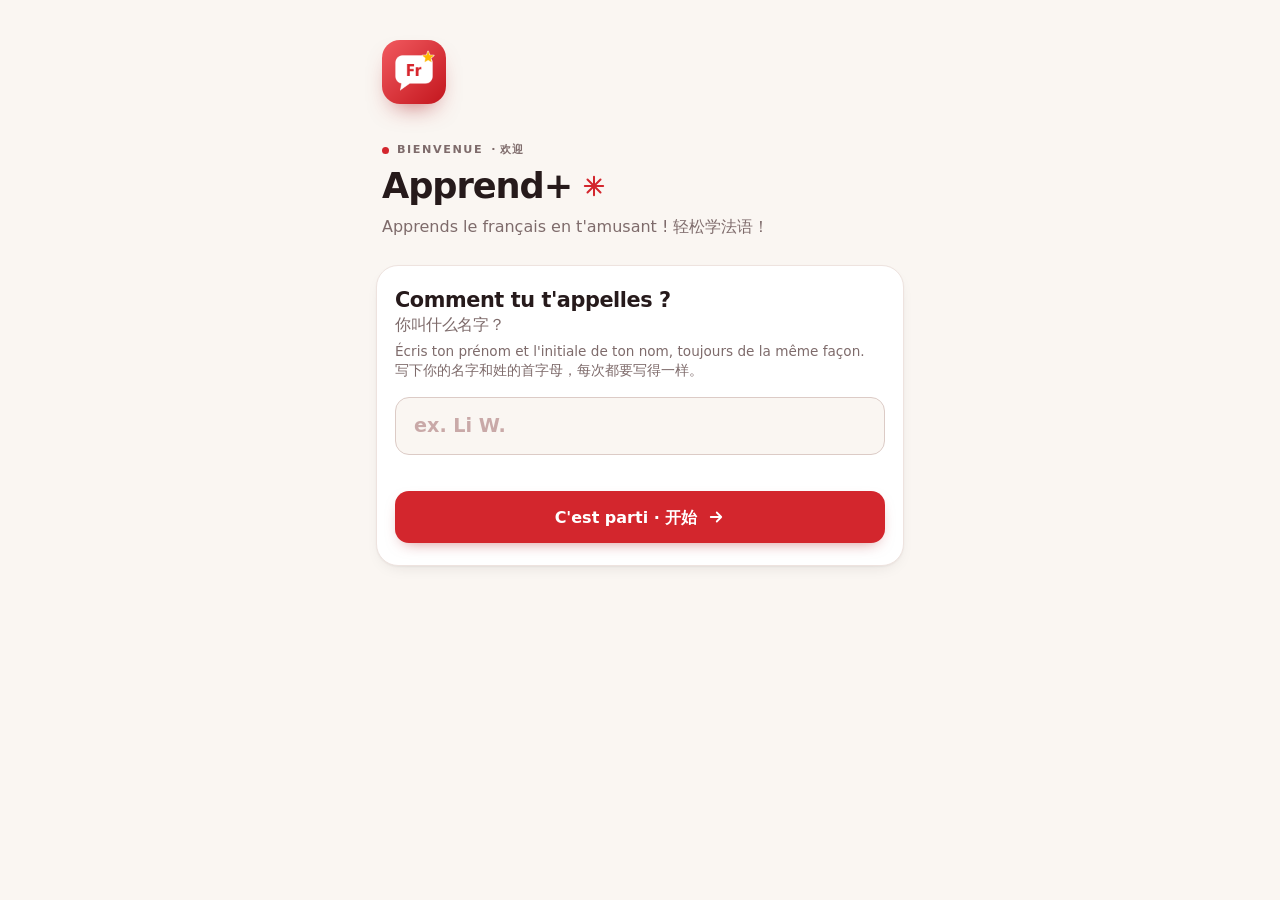
==== commit 552a6199: "Nouveau nom : Apprend+" ====
--- a/index.html
+++ b/index.html
@@ -2,39 +2,34 @@
 <html lang="fr">
 <head>
   <meta charset="UTF-8">
-  <!-- viewport-fit=cover : utilise tout l'écran (encoche iPhone gérée en CSS via safe-area) -->
+  <meta http-equiv="Content-Security-Policy" content="default-src 'self'; script-src 'self'; style-src 'self' 'unsafe-inline'; img-src 'self' data:; connect-src 'self' https://*.supabase.co; manifest-src 'self'; worker-src 'self'; object-src 'none'; base-uri 'self'; form-action 'self'">
+  <meta name="referrer" content="strict-origin-when-cross-origin">
   <meta name="viewport" content="width=device-width, initial-scale=1, viewport-fit=cover">
-  <title>Le Français en Aventures</title>
+  <title>Apprend+</title>
   <meta name="description" content="Apprends le français en t'amusant ! / 轻松学法语！">
 
-  <!-- ===== PWA commune (Android / Chrome / Edge) ===== -->
   <link rel="manifest" href="manifest.json">
-  <meta name="theme-color" content="#E4252B">
+  <meta name="theme-color" content="#FAF6F2">
   <meta name="mobile-web-app-capable" content="yes">
   <link rel="icon" type="image/png" sizes="192x192" href="icons/icon-192.png">
 
-  <!-- ===== Spécifique iOS (iPhone / iPad — Safari) ===== -->
   <meta name="apple-mobile-web-app-capable" content="yes">
   <meta name="apple-mobile-web-app-status-bar-style" content="default">
-  <meta name="apple-mobile-web-app-title" content="Français Aventures">
+  <meta name="apple-mobile-web-app-title" content="Apprend+">
   <link rel="apple-touch-icon" sizes="180x180" href="icons/icon-180.png">
   <meta name="format-detection" content="telephone=no">
 
   <link rel="stylesheet" href="styles.css">
 </head>
 <body>
-  <!-- Chaque écran est dessiné ici par app.js -->
   <div id="app" class="app"></div>
 
-  <!-- Feuille du bas (menu profil, aide) -->
   <div id="modale" class="modale-fond" hidden></div>
 
-  <!-- Petits messages temporaires -->
   <div id="toast" class="toast" role="status" aria-live="polite"></div>
 
   <noscript><p style="padding:24px;text-align:center">Active JavaScript pour utiliser l'appli. / 请启用 JavaScript。</p></noscript>
 
-  <!-- Réglages et données d'abord, logique ensuite -->
   <script src="config.js"></script>
   <script src="data.js"></script>
   <script src="credits.js"></script>
--- a/styles.css
+++ b/styles.css
@@ -1,13 +1,6 @@
-/* =====================================================================
-   🎨 STYLES — Le Français en Aventures (thème rouge & blanc)
-   Style calme et soigné : fond crème, cartes douces, barre de
-   navigation en bas, lettres façon Scrabble, parcours sinueux.
-   Pour changer les couleurs : modifie les variables ci-dessous
-   (et theme_color dans manifest.json + index.html).
-   ===================================================================== */
+/* Styles de l'application élève. Les couleurs sont définies dans :root. */
 
 :root {
-  /* Rouge & blanc */
   --rouge: #D3262D;
   --rouge-vif: #E8434A;
   --rouge-fonce: #A8171D;
@@ -45,7 +38,7 @@
   --sur-droite: env(safe-area-inset-right, 0px);
 }
 
-/* ---------- Base ---------- */
+/* Base */
 *, *::before, *::after { box-sizing: border-box; margin: 0; padding: 0; }
 html { -webkit-text-size-adjust: 100%; text-size-adjust: 100%; background: var(--creme); }
 body {
@@ -86,7 +79,7 @@
 .contenu { padding: 18px 16px calc(28px + var(--sur-bas)); flex: 1; display: flex; flex-direction: column; }
 @keyframes entree { from { opacity: 0; transform: translateY(8px); } }
 
-/* ---------- Boutons ---------- */
+/* Boutons */
 .btn {
   min-height: 52px;
   min-width: 44px;
@@ -132,7 +125,7 @@
 .etoile-or { color: var(--or); }
 .flamme { color: #FF6A00; }
 
-/* ---------- Écran de connexion ---------- */
+/* Écran de connexion */
 .ecran-connexion { min-height: 100vh; min-height: 100dvh; }
 
 .champ {
@@ -249,7 +242,7 @@
 .etiquette .etoiles-mini .ico { width: 13px; height: 13px; }
 .noeud.verrouille .etiquette { opacity: .7; }
 
-/* ---------- Écran niveau ---------- */
+/* Écran niveau */
 
 .noeud-etape .noeud-bouton {
   width: 80px; height: 80px;
@@ -273,10 +266,10 @@
 }
 .legende-types div { display: flex; gap: 8px; align-items: center; line-height: 1.2; }
 .legende-types .zh { display: block; color: var(--encre-douce); }
-.puce-type { width: 26px; height: 26px; border-radius: 8px; display: inline-flex; align-items: center; justify-content: center; font-weight: 900; font-size: .8rem; color: var(--blanc); flex-shrink: 0; font-family: var(--police-titre); }
+.puce-type { width: 26px; height: 26px; border-radius: 8px; display: inline-flex; align-items: center; justify-content: center; font-weight: 700; font-size: .8rem; color: var(--blanc); flex-shrink: 0; font-family: var(--police-titre); }
 .t1 { background: #FF7A7E; } .t2 { background: var(--rouge); } .t3 { background: var(--rouge-fonce); } .t4 { background: var(--rouge-nuit); }
 
-/* ---------- Écran exercice ---------- */
+/* Écran exercice */
 .exo-haut {
   display: flex; align-items: center; gap: 12px;
   padding: calc(12px + var(--sur-haut)) 16px 6px;
@@ -286,11 +279,11 @@
 .segments span.fait { background: var(--rouge); }
 .segments span.fait::after { content: ""; position: absolute; left: 6px; right: 6px; top: 3px; height: 3px; border-radius: 3px; background: rgba(255,255,255,.4); }
 .segments span.actuel { background: var(--rose); box-shadow: inset 0 0 0 2px var(--rouge); }
-.points-exo { font-family: var(--police-titre); font-weight: 900; color: var(--or-fonce); display: inline-flex; align-items: center; gap: 4px; min-width: 52px; justify-content: flex-end; }
+.points-exo { font-family: var(--police-titre); font-weight: 700; color: var(--or-fonce); display: inline-flex; align-items: center; gap: 4px; min-width: 52px; justify-content: flex-end; }
 .points-exo .ico { color: var(--or); }
 
 .zone-exo { flex: 1; display: flex; flex-direction: column; align-items: center; gap: 12px; padding: 8px 16px 16px; text-align: center; }
-.type-exo { font-family: var(--police-titre); font-weight: 900; font-size: .78rem; letter-spacing: .08em; text-transform: uppercase; color: var(--rouge); display: inline-flex; align-items: center; gap: 6px; }
+.type-exo { font-family: var(--police-titre); font-weight: 700; font-size: .78rem; letter-spacing: .08em; text-transform: uppercase; color: var(--rouge); display: inline-flex; align-items: center; gap: 6px; }
 
 /* Photo façon polaroid */
 .polaroid {
@@ -314,7 +307,7 @@
 }
 .polaroid .btn-son { position: absolute; right: -10px; bottom: -14px; transform: rotate(1.5deg); }
 
-.consigne { font-family: var(--police-titre); font-weight: 800; font-size: 1.12rem; line-height: 1.3; margin-top: 4px; }
+.consigne { font-family: var(--police-titre); font-weight: 700; font-size: 1.12rem; line-height: 1.3; margin-top: 4px; }
 .consigne .zh { display: block; font-family: var(--police); font-size: .95rem; color: var(--encre-douce); font-weight: 600; }
 
 .bulle-indice {
@@ -331,7 +324,7 @@
 .case {
   flex: 0 1 46px; min-width: 24px; height: 56px;
   display: flex; align-items: center; justify-content: center;
-  font-family: var(--police-titre); font-size: 1.6rem; font-weight: 900; text-transform: uppercase;
+  font-family: var(--police-titre); font-size: 1.6rem; font-weight: 700; text-transform: uppercase;
   color: var(--encre);
   border-bottom: 4px solid var(--ligne-forte);
   transition: border-color .15s ease, color .15s ease, transform .15s ease;
@@ -353,7 +346,7 @@
 @keyframes secousse { 0%, 100% { transform: translateX(0); } 20%, 60% { transform: translateX(-9px); } 40%, 80% { transform: translateX(9px); } }
 @keyframes saut { 0%, 100% { transform: translateY(0); } 50% { transform: translateY(-10px); } }
 
-.message-essai { min-height: 24px; font-weight: 800; color: var(--rouge-fonce); font-size: .95rem; }
+.message-essai { min-height: 24px; font-weight: 700; color: var(--rouge-fonce); font-size: .95rem; }
 .message-essai .zh { color: var(--encre-douce); font-weight: 600; }
 
 /* Lettres façon Scrabble */
@@ -367,13 +360,13 @@
   font-family: var(--police-titre); font-size: 1.5rem; font-weight: 750;
   transition: transform .08s ease, box-shadow .08s ease, opacity .15s ease;
 }
-.tuile::after { content: attr(data-pts); position: absolute; right: 5px; bottom: 2px; font-size: .55rem; color: var(--encre-douce); font-weight: 800; }
+.tuile::after { content: attr(data-pts); position: absolute; right: 5px; bottom: 2px; font-size: .55rem; color: var(--encre-douce); font-weight: 700; }
 .tuile:active { transform: translateY(4px); box-shadow: 0 1px 0 var(--ligne-forte); }
 .tuile.utilisee { opacity: .15; transform: translateY(5px); box-shadow: none; pointer-events: none; }
 
 .saisie {
   width: 100%; max-width: 380px; min-height: 58px; padding: 12px 16px;
-  font: inherit; font-family: var(--police-titre); font-size: 1.35rem; font-weight: 900;
+  font: inherit; font-family: var(--police-titre); font-size: 1.35rem; font-weight: 700;
   text-align: center; letter-spacing: .12em; color: var(--rouge-fonce);
   background: var(--blanc); border: 1.5px solid var(--ligne-forte); border-radius: 14px;
   -webkit-appearance: none; appearance: none;
@@ -381,7 +374,7 @@
 .saisie:focus { outline: none; border-color: var(--rouge); }
 .saisie::placeholder { letter-spacing: 0; color: #C9A9A8; font-size: 1rem; }
 
-/* Barre du bas + panneau de résultat (façon jeu) */
+/* Barre du bas de l'exercice */
 .pied-exo {
   position: sticky; bottom: 0; z-index: 5;
   padding: 14px 16px calc(14px + var(--sur-bas));
@@ -393,7 +386,7 @@
 .pied-exo .btn-rouge, .pied-exo .btn-vert { flex: 1; }
 .pied-exo .petit-bouton {
   width: 56px; min-width: 56px; padding: 0; flex-direction: column; gap: 0;
-  font-size: .62rem; font-family: var(--police); font-weight: 800; color: var(--rouge-fonce);
+  font-size: .62rem; font-family: var(--police); font-weight: 700; color: var(--rouge-fonce);
 }
 .pied-exo .petit-bouton .ico { width: 22px; height: 22px; }
 .pied-exo.reussi { background: var(--vert-pale); border-top-color: #BFE8CE; flex-wrap: wrap; animation: monte .25s ease; }
@@ -402,13 +395,13 @@
 .verdict .rond-verdict { width: 44px; height: 44px; border-radius: 50%; display: flex; align-items: center; justify-content: center; color: var(--blanc); flex-shrink: 0; }
 .reussi .rond-verdict { background: var(--vert); }
 .rate .rond-verdict { background: var(--rouge); }
-.verdict b { font-family: var(--police-titre); font-size: 1.25rem; font-weight: 900; display: block; line-height: 1.15; }
+.verdict b { font-family: var(--police-titre); font-size: 1.25rem; font-weight: 700; display: block; line-height: 1.15; }
 .reussi .verdict b { color: var(--vert-fonce); }
 .rate .verdict b { color: var(--rouge-fonce); }
 .verdict span { font-size: .9rem; color: var(--encre-douce); font-weight: 600; }
 @keyframes monte { from { transform: translateY(40%); opacity: 0; } }
 
-/* ---------- Écran résultat ---------- */
+/* Écran résultat */
 .resultat-haut {
   margin: calc(12px + var(--sur-haut)) 16px 16px; padding: 28px 16px 24px; text-align: center;
   background: var(--rose-pale); border: 1px solid var(--rose); border-radius: 26px;
@@ -435,13 +428,13 @@
 .stat b { display: block; font-family: var(--police-titre); font-weight: 700; font-size: 1.4rem; color: var(--rouge); }
 .stat span { font-size: .72rem; color: var(--encre-douce); font-weight: 700; line-height: 1.2; display: block; }
 .mots-appris { margin: 16px 16px 0; }
-.mots-appris h2 { font-family: var(--police-titre); font-size: 1rem; font-weight: 900; margin-bottom: 10px; }
+.mots-appris h2 { font-family: var(--police-titre); font-size: 1rem; font-weight: 700; margin-bottom: 10px; }
 .mots-appris h2 .zh { color: var(--encre-douce); font-family: var(--police); font-size: .85rem; }
 .mots-appris ul { list-style: none; display: flex; flex-wrap: wrap; gap: 8px; }
 .puce-mot {
   min-height: 46px; display: inline-flex; align-items: center; gap: 8px;
   padding: 4px 14px 4px 4px; border-radius: 999px;
-  background: var(--blanc); border: 2px solid var(--ligne); font-weight: 800; color: var(--encre);
+  background: var(--blanc); border: 2px solid var(--ligne); font-weight: 700; color: var(--encre);
 }
 .puce-mot img { width: 36px; height: 36px; border-radius: 50%; object-fit: cover; }
 .puce-mot .ico { color: var(--rouge); width: 18px; height: 18px; }
@@ -453,7 +446,7 @@
 .confettis i { position: absolute; top: -14px; width: 10px; height: 14px; border-radius: 2px; animation: chute linear forwards; }
 @keyframes chute { to { transform: translateY(110vh) rotate(720deg); } }
 
-/* ---------- Feuille du bas (menu profil, aide) ---------- */
+/* Feuille du bas */
 .modale-fond {
   position: fixed; inset: 0; z-index: 40;
   background: rgba(43, 22, 23, .5);
@@ -470,10 +463,10 @@
 .modale::before { content: ""; display: block; width: 44px; height: 5px; border-radius: 5px; background: var(--ligne); margin: 0 auto 14px; }
 @media (min-width: 620px) { .modale-fond { align-items: center; } .modale { border-radius: 28px; } }
 @keyframes fondu { from { opacity: 0; } }
-.modale h2 { font-family: var(--police-titre); font-weight: 900; font-size: 1.35rem; line-height: 1.2; }
+.modale h2 { font-family: var(--police-titre); font-weight: 700; font-size: 1.35rem; line-height: 1.2; }
 .modale h2 .zh { display: block; font-size: .95rem; color: var(--encre-douce); font-family: var(--police); }
 .entete-profil { display: flex; align-items: center; gap: 14px; margin-bottom: 14px; }
-.entete-profil b { font-family: var(--police-titre); font-size: 1.4rem; font-weight: 900; display: block; }
+.entete-profil b { font-family: var(--police-titre); font-size: 1.4rem; font-weight: 700; display: block; }
 .entete-profil small { color: var(--encre-douce); font-size: .85rem; }
 .menu-liste { display: flex; flex-direction: column; gap: 10px; margin-top: 8px; }
 .menu-liste .btn { justify-content: flex-start; }
@@ -484,19 +477,19 @@
 
 .bloc-os { border: 2px solid var(--ligne); border-radius: var(--rayon); padding: 14px 16px; margin-top: 12px; }
 .bloc-os.actif { border-color: var(--rouge); background: var(--rose-pale); }
-.bloc-os h3 { font-family: var(--police-titre); font-weight: 900; font-size: 1.05rem; display: flex; align-items: center; gap: 8px; flex-wrap: wrap; }
+.bloc-os h3 { font-family: var(--police-titre); font-weight: 700; font-size: 1.05rem; display: flex; align-items: center; gap: 8px; flex-wrap: wrap; }
 .bloc-os .tag { font-size: .7rem; background: var(--rouge); color: var(--blanc); padding: 2px 8px; border-radius: 999px; font-family: var(--police); }
 .bloc-os ol { margin: 10px 0 0 20px; display: flex; flex-direction: column; gap: 6px; }
 .bloc-os .zh { font-size: .88rem; color: var(--encre-douce); margin-top: 8px; display: block; }
 .alerte { margin-top: 10px; padding: 10px 12px; border-radius: 12px; background: #FFF4D6; color: #7A5200; font-size: .9rem; }
 .alerte.ok { background: var(--vert-pale); color: var(--vert-fonce); }
 .modale details { margin-top: 12px; border-top: 2px dashed var(--ligne); padding-top: 10px; }
-.modale summary { cursor: pointer; font-weight: 800; min-height: 44px; display: flex; align-items: center; }
+.modale summary { cursor: pointer; font-weight: 700; min-height: 44px; display: flex; align-items: center; }
 .modale details p, .modale details ul { font-size: .9rem; color: var(--encre-douce); margin-top: 6px; }
 .modale details ul { margin-left: 18px; }
 .actions-modale { margin-top: 18px; display: flex; flex-direction: column; gap: 12px; }
 
-/* ---------- Crédits ---------- */
+/* Crédits */
 .liste-credits { list-style: none; display: flex; flex-direction: column; gap: 8px; }
 .liste-credits li { display: flex; gap: 12px; align-items: center; padding: 8px; background: var(--blanc); border-radius: 14px; border: 2px solid var(--ligne); font-size: .8rem; min-width: 0; }
 .liste-credits img { width: 56px; height: 56px; border-radius: 10px; object-fit: cover; flex-shrink: 0; background: var(--rose); }
@@ -504,23 +497,24 @@
 .liste-credits b { font-family: var(--police-titre); font-size: .95rem; }
 .liste-credits span { color: var(--encre-douce); overflow-wrap: anywhere; }
 
-/* ---------- Classement ---------- */
+/* Classement */
 .trophee { color: var(--or-fonce); }
 
 .onglets-classement {
+  margin-top: 16px;
   display: flex; padding: 4px; gap: 4px; border-radius: 16px;
   background: var(--blanc); border: 1px solid var(--ligne);
 }
 .onglets-classement button {
   flex: 1; min-height: 44px; border-radius: 12px;
-  font-family: var(--police-titre); font-weight: 800; font-size: .92rem; color: var(--encre-douce);
+  font-family: var(--police-titre); font-weight: 700; font-size: .92rem; color: var(--encre-douce);
 }
 .onglets-classement button[aria-selected="true"] { background: var(--rouge); color: var(--blanc); }
 
 .motivation {
   display: flex; gap: 10px; align-items: center; margin-top: 14px; padding: 12px 14px;
   border-radius: 16px; background: #FFF4D1; border: 2px solid #F5D77A;
-  font-weight: 800; font-size: .92rem; line-height: 1.3; color: #6B4A00;
+  font-weight: 700; font-size: .92rem; line-height: 1.3; color: #6B4A00;
 }
 .motivation .ma-place { display: block; font-family: var(--police-titre); font-size: 1.05rem; color: var(--rouge-fonce); margin-bottom: 2px; }
 .motivation .ico { width: 26px; height: 26px; flex-shrink: 0; color: var(--or-fonce); }
@@ -531,11 +525,11 @@
 .marche.un .avatar { width: 64px; height: 64px; font-size: 1.7rem; box-shadow: 0 0 0 4px var(--or), 0 4px 0 4px var(--or-fonce); }
 .marche.deux .avatar { box-shadow: 0 0 0 3px #C9CED6; }
 .marche.trois .avatar { box-shadow: 0 0 0 3px #D9935B; }
-.marche .nom { font-family: var(--police-titre); font-weight: 900; font-size: .9rem; max-width: 100%; overflow: hidden; text-overflow: ellipsis; white-space: nowrap; }
-.marche .score { font-size: .8rem; font-weight: 800; color: var(--encre-douce); margin-bottom: 6px; }
+.marche .nom { font-family: var(--police-titre); font-weight: 700; font-size: .9rem; max-width: 100%; overflow: hidden; text-overflow: ellipsis; white-space: nowrap; }
+.marche .score { font-size: .8rem; font-weight: 700; color: var(--encre-douce); margin-bottom: 6px; }
 .marche .socle {
   width: 100%; border-radius: 14px 14px 4px 4px; display: flex; align-items: flex-start; justify-content: center; padding-top: 8px;
-  font-family: var(--police-titre); font-weight: 900; font-size: 1.6rem; color: var(--blanc);
+  font-family: var(--police-titre); font-weight: 700; font-size: 1.6rem; color: var(--blanc);
 }
 .marche.un .socle { height: 96px; background: var(--rouge); box-shadow: inset 0 -6px 0 var(--rouge-fonce); }
 .marche.deux .socle { height: 70px; background: #F06A6E; box-shadow: inset 0 -6px 0 var(--rouge); }
@@ -549,19 +543,17 @@
   background: var(--blanc); border: 1px solid var(--ligne); border-radius: 16px;
 }
 .liste-classement li.moi { border-color: var(--rouge); background: var(--rose-pale); }
-.liste-classement li.saut { background: none; border: 0; min-height: 0; padding: 0; justify-content: center; color: var(--encre-douce); font-weight: 900; letter-spacing: .2em; }
-.liste-classement .rang { width: 28px; text-align: center; font-family: var(--police-titre); font-weight: 900; color: var(--encre-douce); }
+.liste-classement li.saut { background: none; border: 0; min-height: 0; padding: 0; justify-content: center; color: var(--encre-douce); font-weight: 700; letter-spacing: .2em; }
+.liste-classement .rang { width: 28px; text-align: center; font-family: var(--police-titre); font-weight: 700; color: var(--encre-douce); }
 .liste-classement .avatar { width: 38px; height: 38px; font-size: 1rem; }
-.liste-classement .nom { flex: 1; min-width: 0; font-weight: 800; overflow: hidden; text-overflow: ellipsis; white-space: nowrap; }
+.liste-classement .nom { flex: 1; min-width: 0; font-weight: 700; overflow: hidden; text-overflow: ellipsis; white-space: nowrap; }
 .liste-classement .nom small { font-weight: 600; color: var(--encre-douce); }
-.liste-classement .score { font-family: var(--police-titre); font-weight: 900; color: var(--rouge-fonce); white-space: nowrap; }
+.liste-classement .score { font-family: var(--police-titre); font-weight: 700; color: var(--rouge-fonce); white-space: nowrap; }
 
 .classement-vide { margin: 26px 8px; text-align: center; font-weight: 700; color: var(--encre-douce); line-height: 1.5; }
 .regle-classement { margin-top: 18px; font-size: .78rem; color: var(--encre-douce); text-align: center; line-height: 1.5; }
 
-/* =====================================================================
-   🧭 BARRE DU HAUT + BARRE DE NAVIGATION
-   ===================================================================== */
+/* Barre du haut + barre de navigation */
 .cache { position: absolute; left: -9999px; }
 .barre-haut {
   position: sticky; top: 0; z-index: 20;
@@ -605,9 +597,7 @@
 .nav-bas button:active { background: var(--rose-pale); }
 .avec-nav { padding-bottom: calc(84px + var(--sur-bas)); }
 
-/* =====================================================================
-   📄 PAGES (accueil, parcours, carnet, classement…)
-   ===================================================================== */
+/* Pages */
 .page { padding: 22px 16px 4px; display: flex; flex-direction: column; }
 .carte { background: var(--blanc); border: 1px solid var(--ligne); border-radius: 22px; box-shadow: var(--ombre-douce); }
 .surtitre {
@@ -623,7 +613,7 @@
 .salut { font-size: 2.1rem; }
 .titre-page { font-size: 1.85rem; }
 .sous-salut { margin-top: 6px; color: var(--encre-douce); font-size: .95rem; }
-.sous-salut span { white-space: nowrap; }
+
 
 /* Semaine */
 .semaine { margin-top: 22px; padding: 14px 16px 16px; }
@@ -667,7 +657,7 @@
 .lecon-photos .deco { position: absolute; right: -6px; top: 70px; width: 20px; height: 20px; }
 .lecon-tampon {
   position: absolute; right: 12px; bottom: 12px; z-index: 2; text-align: right;
-  font-size: .6rem; font-weight: 800; letter-spacing: .14em; text-transform: uppercase; color: var(--rouge-fonce); opacity: .7;
+  font-size: .6rem; font-weight: 700; letter-spacing: .14em; text-transform: uppercase; color: var(--rouge-fonce); opacity: .7;
   transform: rotate(-8deg);
 }
 .lecon.fini { display: block; min-height: 0; }
@@ -698,7 +688,7 @@
 .cn-haut { display: flex; align-items: flex-start; justify-content: space-between; gap: 6px; min-height: 44px; }
 .cn-haut img { width: 44px; height: 44px; border-radius: 50%; object-fit: cover; border: 2px solid var(--blanc); box-shadow: 0 4px 10px -6px rgba(38, 26, 27, .5); }
 .cn-haut .emoji { font-size: 1.8rem; }
-.puce { display: inline-flex; align-items: center; gap: 4px; padding: 3px 8px; border-radius: 999px; font-size: .62rem; font-weight: 800; letter-spacing: .1em; text-transform: uppercase; white-space: nowrap; }
+.puce { display: inline-flex; align-items: center; gap: 4px; padding: 3px 8px; border-radius: 999px; font-size: .62rem; font-weight: 700; letter-spacing: .1em; text-transform: uppercase; white-space: nowrap; }
 .puce .ico { width: 11px; height: 11px; stroke-width: 3; }
 .puce.ok { background: var(--blanc); color: var(--rouge-fonce); border: 1px solid var(--rose); }
 .puce.encours { background: var(--rose); color: var(--rouge-fonce); }
@@ -766,7 +756,7 @@
   .lecon-photos { min-height: 120px; }
 }
 
-/* ---------- Toast ---------- */
+/* Toast */
 .toast {
   position: fixed; left: 50%; bottom: calc(100px + var(--sur-bas));
   transform: translate(-50%, 20px); max-width: calc(100% - 32px);
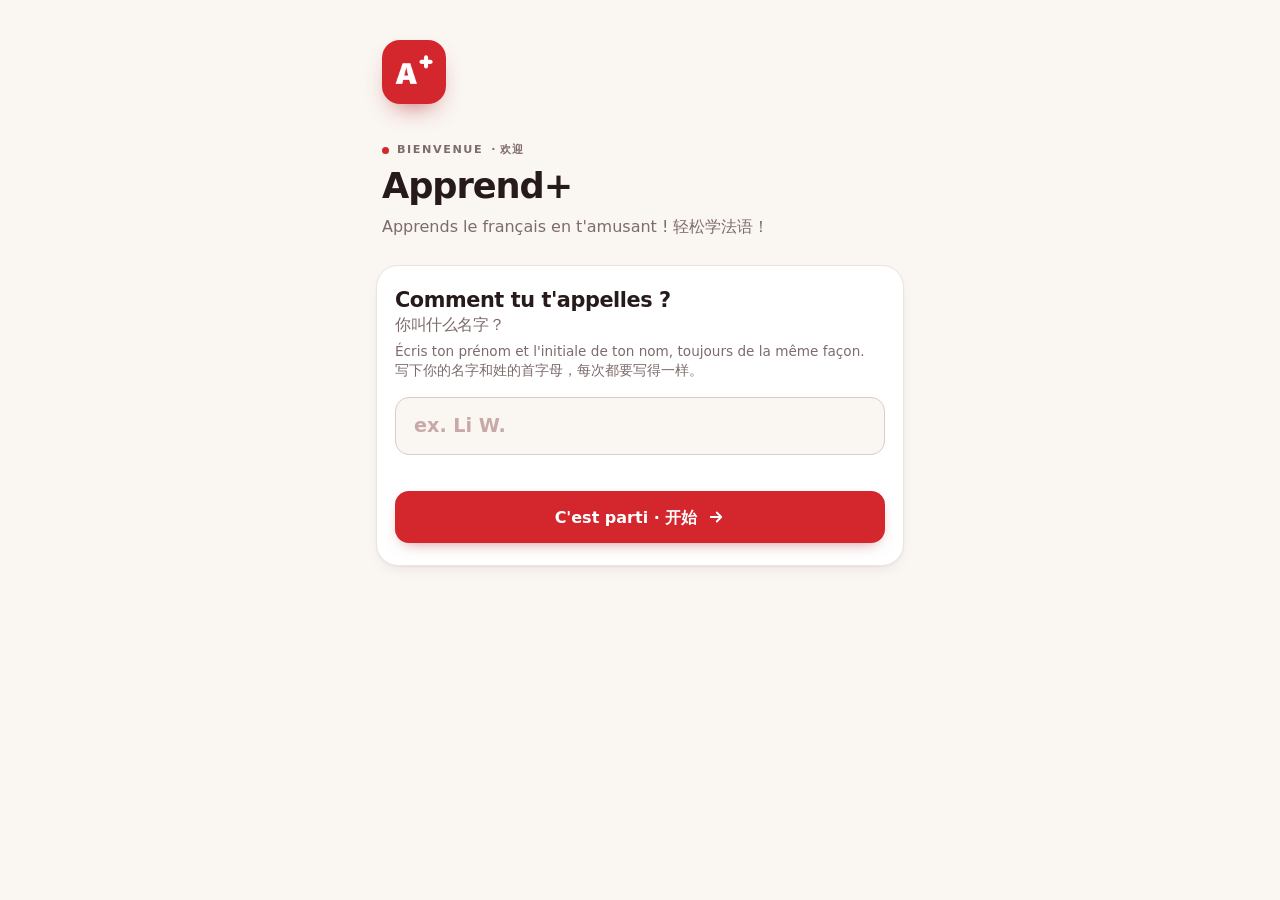
==== commit b6e4fe71: "Ecran de jeu sur une seule page, sans defilement" ====
--- a/index.html
+++ b/index.html
@@ -4,7 +4,7 @@
   <meta charset="UTF-8">
   <meta http-equiv="Content-Security-Policy" content="default-src 'self'; script-src 'self'; style-src 'self' 'unsafe-inline'; img-src 'self' data:; connect-src 'self' https://*.supabase.co; manifest-src 'self'; worker-src 'self'; object-src 'none'; base-uri 'self'; form-action 'self'">
   <meta name="referrer" content="strict-origin-when-cross-origin">
-  <meta name="viewport" content="width=device-width, initial-scale=1, viewport-fit=cover">
+  <meta name="viewport" content="width=device-width, initial-scale=1, viewport-fit=cover, interactive-widget=resizes-content">
   <title>Apprend+</title>
   <meta name="description" content="Apprends le français en t'amusant ! / 轻松学法语！">
 
--- a/styles.css
+++ b/styles.css
@@ -161,20 +161,9 @@
 .avatar.grand { width: 64px; height: 64px; font-size: 1.7rem; }
 
 /* Devoirs */
-.devoir { padding: 12px 0; border-top: 1px solid var(--ligne); }
-.devoir-titre { display: flex; align-items: baseline; gap: 8px; justify-content: space-between; }
-.devoir-titre b { font-family: var(--police-titre); font-size: 1rem; font-weight: 650; }
 .echeance { font-size: .75rem; font-weight: 700; padding: 2px 8px; border-radius: 999px; background: var(--rose); color: var(--rouge-fonce); white-space: nowrap; }
 .echeance.urgent { background: var(--rouge); color: var(--blanc); }
 .echeance.fini { background: var(--vert-pale); color: var(--vert-fonce); }
-.devoir-etapes { display: flex; flex-wrap: wrap; gap: 8px; margin-top: 10px; }
-.chip-etape {
-  min-height: 40px; padding: 6px 12px; border-radius: 12px;
-  font-weight: 650; font-size: .85rem; display: inline-flex; align-items: center; gap: 6px;
-  background: var(--rose-pale); color: var(--rouge-fonce); border: 1.5px solid var(--rose);
-}
-.chip-etape.fait { background: var(--vert-pale); color: var(--vert-fonce); border-color: #BFE8CE; }
-.chip-etape .ico { width: 16px; height: 16px; }
 
 /* Parcours sinueux */
 
@@ -374,6 +363,44 @@
 .saisie:focus { outline: none; border-color: var(--rouge); }
 .saisie::placeholder { letter-spacing: 0; color: #C9A9A8; font-size: 1rem; }
 
+/* L'écran de jeu tient sur une seule hauteur d'écran, sans défilement */
+body.jeu { overflow: hidden; overscroll-behavior: none; }
+.ecran-exo { height: 100vh; height: 100dvh; overflow: hidden; animation: none; }
+.ecran-exo .exo-haut { flex-shrink: 0; padding-top: calc(8px + var(--sur-haut)); padding-bottom: 4px; }
+.ecran-exo .zone-exo { flex: 1 1 auto; min-height: 0; gap: clamp(4px, 1.4vh, 12px); padding: 4px 16px 8px; }
+.ecran-exo .zone-exo > * { flex-shrink: 0; }
+.ecran-exo .polaroid {
+  flex: 1 1 0; min-height: 64px; max-height: 320px;
+  width: auto; max-width: 100%; aspect-ratio: 4 / 3;
+  display: flex; margin-top: 10px; padding: 8px 8px 10px;
+}
+.ecran-exo .polaroid .cadre { flex: 1; aspect-ratio: auto; min-height: 0; }
+.ecran-exo .pied-exo { position: static; flex-shrink: 0; }
+.ecran-exo.fini .saisie, .ecran-exo.fini .tuiles, .ecran-exo.fini .message-essai { display: none; }
+@media (max-height: 700px) {
+  .ecran-exo .consigne { font-size: 1rem; }
+  .ecran-exo .consigne .zh { font-size: .85rem; }
+  .ecran-exo .tuile { width: 48px; height: 50px; font-size: 1.35rem; }
+  .ecran-exo .tuiles { gap: 7px; }
+  .ecran-exo .case { height: 46px; font-size: 1.4rem; }
+  .ecran-exo .saisie { min-height: 50px; padding: 8px 14px; }
+  .ecran-exo .pied-exo { padding-top: 10px; padding-bottom: calc(10px + var(--sur-bas)); }
+  .ecran-exo .btn { min-height: 46px; }
+}
+@media (max-height: 560px) {
+  .ecran-exo .type-exo { display: none; }
+  .ecran-exo .consigne .zh { display: none; }
+}
+@media (max-height: 480px) {
+  .ecran-exo .consigne { font-size: .92rem; margin-top: 0; }
+  .ecran-exo .tuile { width: 42px; height: 44px; font-size: 1.2rem; }
+  .ecran-exo .tuiles { gap: 6px; }
+  .ecran-exo .case { height: 38px; font-size: 1.2rem; }
+  .ecran-exo .message-essai { min-height: 18px; font-size: .85rem; }
+  .ecran-exo .bulle-indice { padding: 6px 10px; font-size: .85rem; }
+  .ecran-exo .btn-rond { width: 40px; height: 40px; }
+}
+
 /* Barre du bas de l'exercice */
 .pied-exo {
   position: sticky; bottom: 0; z-index: 5;
@@ -606,30 +633,12 @@
 }
 .surtitre i { width: 7px; height: 7px; border-radius: 50%; background: var(--rouge); flex-shrink: 0; }
 .surtitre span { letter-spacing: .04em; font-weight: 600; }
-.deco { width: 22px; height: 22px; stroke: var(--rouge); stroke-width: 2.2; stroke-linecap: round; fill: none; display: inline-block; vertical-align: .05em; }
 .salut, .titre-page {
   font-family: var(--police-titre); font-weight: 700; letter-spacing: -.03em; line-height: 1.1; margin-top: 10px;
 }
 .salut { font-size: 2.1rem; }
 .titre-page { font-size: 1.85rem; }
 .sous-salut { margin-top: 6px; color: var(--encre-douce); font-size: .95rem; }
-
-
-/* Semaine */
-.semaine { margin-top: 22px; padding: 14px 16px 16px; }
-.semaine-titre { display: flex; justify-content: space-between; font-size: .7rem; font-weight: 750; letter-spacing: .14em; text-transform: uppercase; color: var(--encre-douce); }
-.semaine-titre span:last-child { letter-spacing: .04em; }
-.semaine ol { list-style: none; display: grid; grid-template-columns: repeat(7, 1fr); gap: 4px; margin-top: 12px; text-align: center; }
-.semaine li { display: flex; flex-direction: column; align-items: center; gap: 6px; font-size: .72rem; font-weight: 650; color: var(--encre-douce); }
-.semaine li b {
-  width: 34px; height: 34px; border-radius: 50%; display: flex; align-items: center; justify-content: center;
-  font-size: .8rem; font-weight: 650; color: #B8A8A6; background: var(--creme); border: 1px solid var(--ligne);
-}
-.semaine li.fait b { background: var(--rose-pale); border-color: var(--rose); color: var(--rouge); }
-.semaine li b .ico { width: 16px; height: 16px; stroke-width: 2.6; }
-.semaine li.aujourdhui b { background: var(--rouge); border-color: var(--rouge); color: var(--blanc); font-weight: 750; box-shadow: 0 6px 14px -6px rgba(168, 23, 29, .7); }
-.semaine li.aujourdhui span { color: var(--rouge); }
-.semaine li.passe b { color: #C9BAB8; }
 
 /* Leçon du jour */
 .lecon {
@@ -641,8 +650,6 @@
 .lecon h2 { font-family: var(--police-titre); font-weight: 500; font-size: 1.65rem; letter-spacing: -.03em; line-height: 1.15; margin-top: 12px; }
 .lecon p { margin-top: 8px; color: var(--encre-douce); font-size: .9rem; line-height: 1.45; }
 .lecon .btn { margin-top: 16px; min-height: 46px; padding: 10px 18px; font-size: .95rem; }
-.lecon-progres { display: flex; align-items: center; gap: 10px; margin-top: 16px; width: 100%; }
-.lecon-progres small { font-size: .75rem; color: var(--encre-douce); font-weight: 600; white-space: nowrap; }
 .mini-jauge { flex: 1; height: 5px; border-radius: 999px; background: rgba(168, 23, 29, .12); overflow: hidden; min-width: 40px; display: block; }
 .mini-jauge > span { display: block; height: 100%; border-radius: inherit; background: var(--rouge); min-width: 4px; }
 .lecon-photos { position: relative; flex: 1; min-width: 110px; }
@@ -654,52 +661,29 @@
 .lecon-photos .b1 { width: 78px; height: 78px; right: 30px; top: 6px; animation: flotte 6s ease-in-out infinite; }
 .lecon-photos .b2 { width: 66px; height: 66px; right: 66px; top: 96px; animation: flotte 7s ease-in-out -2s infinite; }
 .lecon-photos .b3 { width: 58px; height: 58px; right: -4px; top: 118px; animation: flotte 6.5s ease-in-out -4s infinite; }
-.lecon-photos .deco { position: absolute; right: -6px; top: 70px; width: 20px; height: 20px; }
-.lecon-tampon {
-  position: absolute; right: 12px; bottom: 12px; z-index: 2; text-align: right;
-  font-size: .6rem; font-weight: 700; letter-spacing: .14em; text-transform: uppercase; color: var(--rouge-fonce); opacity: .7;
-  transform: rotate(-8deg);
-}
-.lecon.fini { display: block; min-height: 0; }
-.lecon.fini h2 { font-weight: 600; }
 @keyframes flotte { 0%, 100% { transform: translateY(0); } 50% { transform: translateY(-6px); } }
 
-/* Devoirs */
-.devoirs { margin-top: 16px; padding: 16px 16px 4px; }
-.devoirs-titre { padding-bottom: 10px; }
-
-/* Ton voyage */
-.entete-section { display: flex; align-items: flex-end; justify-content: space-between; gap: 10px; margin-top: 28px; }
-.entete-section h2 { font-family: var(--police-titre); font-weight: 500; font-size: 1.4rem; letter-spacing: -.02em; margin-top: 6px; }
+/* Liens */
 .lien { display: inline-flex; align-items: center; gap: 4px; min-height: 44px; font-weight: 650; font-size: .88rem; color: var(--encre); white-space: nowrap; }
 .lien .ico { width: 16px; height: 16px; }
-.grille-niveaux { display: grid; grid-template-columns: 1fr 1fr; gap: 12px; margin-top: 12px; }
-.carte-niveau {
-  position: relative; text-align: left; display: flex; flex-direction: column; min-width: 0;
-  padding: 14px; border-radius: 20px; background: var(--blanc); border: 1px solid var(--ligne);
-  transition: transform .1s ease;
-}
-.carte-niveau:active { transform: scale(.98); }
-.carte-niveau.termine { background: var(--rose-pale); border-color: var(--rose); }
-.carte-niveau.actuel { background: var(--blanc); border: 1.5px solid var(--rouge); box-shadow: 0 10px 24px -14px rgba(168, 23, 29, .6); }
-.carte-niveau.verrouille { background: #F3EFEC; border-color: #ECE5E1; }
-.carte-niveau.verrouille > *:not(.cn-haut), .carte-niveau.verrouille img { opacity: .55; }
-.carte-niveau.verrouille img { filter: grayscale(1); }
-.cn-haut { display: flex; align-items: flex-start; justify-content: space-between; gap: 6px; min-height: 44px; }
-.cn-haut img { width: 44px; height: 44px; border-radius: 50%; object-fit: cover; border: 2px solid var(--blanc); box-shadow: 0 4px 10px -6px rgba(38, 26, 27, .5); }
-.cn-haut .emoji { font-size: 1.8rem; }
-.puce { display: inline-flex; align-items: center; gap: 4px; padding: 3px 8px; border-radius: 999px; font-size: .62rem; font-weight: 700; letter-spacing: .1em; text-transform: uppercase; white-space: nowrap; }
-.puce .ico { width: 11px; height: 11px; stroke-width: 3; }
-.puce.ok { background: var(--blanc); color: var(--rouge-fonce); border: 1px solid var(--rose); }
-.puce.encours { background: var(--rose); color: var(--rouge-fonce); }
-.cadenas { color: #B3A4A1; }
-.cadenas .ico { width: 18px; height: 18px; }
-.carte-niveau b { margin-top: 14px; font-family: var(--police-titre); font-weight: 600; font-size: 1rem; line-height: 1.2; }
-.carte-niveau .zh { font-size: .78rem; color: var(--encre-douce); margin-top: 2px; }
-.cn-bas { display: flex; align-items: center; gap: 8px; margin-top: auto; padding-top: 14px; font-size: .72rem; font-weight: 650; color: var(--encre-douce); }
-.cn-bas .etoiles-mini { display: inline-flex; align-items: center; gap: 3px; }
-.cn-bas .etoiles-mini .ico { width: 13px; height: 13px; }
-.cn-bas > span:last-child { margin-left: auto; }
+
+/* Accueil */
+.message-jour { margin-top: 10px; font-size: 1.05rem; line-height: 1.5; color: var(--encre); }
+.message-jour span { display: block; margin-top: 4px; font-size: .9rem; color: var(--encre-douce); }
+.accueil .lecon { margin-top: 22px; min-height: 190px; }
+.devoir-carte { margin-top: 20px; padding: 16px; display: flex; align-items: center; gap: 14px; border-color: var(--rose); }
+.devoir-carte > div { flex: 1; min-width: 0; display: flex; flex-direction: column; gap: 4px; }
+.devoir-carte b { font-family: var(--police-titre); font-weight: 650; font-size: 1.05rem; margin-top: 4px; }
+.devoir-carte small { color: var(--encre-douce); font-size: .8rem; display: flex; align-items: center; gap: 6px; flex-wrap: wrap; }
+.resume { list-style: none; display: grid; grid-template-columns: repeat(3, 1fr); gap: 10px; margin-top: 16px; }
+.resume li {
+  display: flex; flex-direction: column; align-items: flex-start; gap: 2px;
+  padding: 12px; background: var(--blanc); border: 1px solid var(--ligne); border-radius: 18px;
+}
+.resume .ico { width: 20px; height: 20px; margin-bottom: 4px; }
+.resume b { font-size: 1.3rem; font-weight: 700; letter-spacing: -.02em; line-height: 1; }
+.resume span { font-size: .75rem; color: var(--encre-douce); font-weight: 600; }
+.lien-parcours { align-self: center; margin-top: 14px; color: var(--encre-douce); }
 
 /* Parcours */
 .progres-global { display: flex; align-items: center; gap: 12px; flex-wrap: wrap; margin-top: 16px; padding: 14px 16px; }
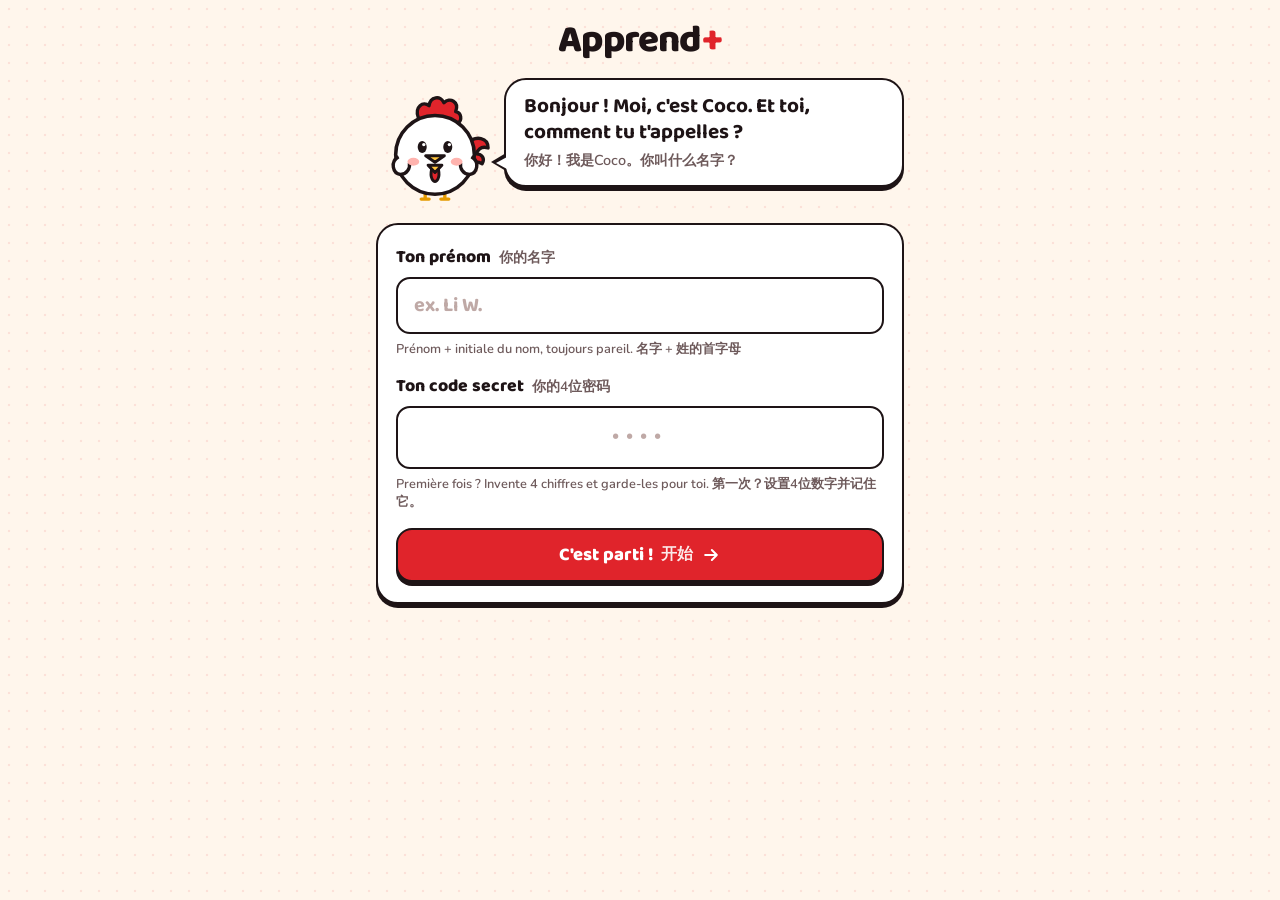
==== commit 6f86dacc: "changement du style" ====
--- a/index.html
+++ b/index.html
@@ -9,7 +9,7 @@
   <meta name="description" content="Apprends le français en t'amusant ! / 轻松学法语！">
 
   <link rel="manifest" href="manifest.json">
-  <meta name="theme-color" content="#FAF6F2">
+  <meta name="theme-color" content="#FFF6EC">
   <meta name="mobile-web-app-capable" content="yes">
   <link rel="icon" type="image/png" sizes="192x192" href="icons/icon-192.png">
 
@@ -19,13 +19,17 @@
   <link rel="apple-touch-icon" sizes="180x180" href="icons/icon-180.png">
   <meta name="format-detection" content="telephone=no">
 
-  <link rel="stylesheet" href="styles.css">
+  <link rel="preload" href="fonts/baloo2.woff2" as="font" type="font/woff2" crossorigin>
+  <link rel="preload" href="fonts/nunito.woff2" as="font" type="font/woff2" crossorigin>
+  <link rel="stylesheet" href="css/base.css">
+  <link rel="stylesheet" href="css/coco.css">
+  <link rel="stylesheet" href="css/navigation.css">
+  <link rel="stylesheet" href="css/ecrans.css">
+  <link rel="stylesheet" href="css/jeu.css">
 </head>
 <body>
   <div id="app" class="app"></div>
-
   <div id="modale" class="modale-fond" hidden></div>
-
   <div id="toast" class="toast" role="status" aria-live="polite"></div>
 
   <noscript><p style="padding:24px;text-align:center">Active JavaScript pour utiliser l'appli. / 请启用 JavaScript。</p></noscript>
@@ -33,6 +37,6 @@
   <script src="config.js"></script>
   <script src="data.js"></script>
   <script src="credits.js"></script>
-  <script src="app.js"></script>
+  <script type="module" src="js/main.js"></script>
 </body>
 </html>
--- a/css/base.css
+++ b/css/base.css
@@ -0,0 +1,189 @@
+/* Base : polices, couleurs, boutons, cartes, champs. Les couleurs se changent ici. */
+
+@font-face {
+  font-family: "Baloo 2";
+  src: url("../fonts/baloo2.woff2") format("woff2");
+  font-weight: 600 800;
+  font-display: swap;
+}
+@font-face {
+  font-family: "Nunito";
+  src: url("../fonts/nunito.woff2") format("woff2");
+  font-weight: 500 800;
+  font-display: swap;
+}
+
+:root {
+  --rouge: #E0242B;
+  --rouge-fonce: #A8171D;
+  --rose: #FFE1DE;
+  --rose-joue: #FFB3AE;
+  --creme: #FFF6EC;
+  --blanc: #FFFFFF;
+  --encre: #1E1416;
+  --encre-douce: #6E5A5B;
+  --ligne: #EADCD3;
+  --jaune: #FFC53D;
+  --jaune-fonce: #E59A00;
+  --vert: #1FA55B;
+  --vert-pale: #DDF5E6;
+
+  --trait: 2.5px;
+  --ombre: 0 4px 0 var(--encre);
+  --ombre-petite: 0 3px 0 var(--encre);
+  --rayon: 22px;
+
+  --titre: "Baloo 2", "PingFang SC", "Hiragino Sans GB", "Microsoft YaHei", system-ui, sans-serif;
+  --texte: "Nunito", "PingFang SC", "Hiragino Sans GB", "Microsoft YaHei", "Noto Sans SC", system-ui, sans-serif;
+
+  --sur-haut: env(safe-area-inset-top, 0px);
+  --sur-bas: env(safe-area-inset-bottom, 0px);
+  --sur-gauche: env(safe-area-inset-left, 0px);
+  --sur-droite: env(safe-area-inset-right, 0px);
+}
+
+*, *::before, *::after { box-sizing: border-box; margin: 0; padding: 0; }
+html { -webkit-text-size-adjust: 100%; text-size-adjust: 100%; background: var(--creme); }
+body {
+  font-family: var(--texte);
+  font-weight: 600;
+  color: var(--encre);
+  line-height: 1.45;
+  min-height: 100vh;
+  min-height: 100dvh;
+  background-color: var(--creme);
+  background-image: radial-gradient(rgba(224, 36, 43, .1) 1.4px, transparent 1.6px);
+  background-size: 18px 18px;
+  -webkit-font-smoothing: antialiased;
+  -webkit-tap-highlight-color: transparent;
+  overscroll-behavior-y: none;
+}
+button {
+  font: inherit; color: inherit; background: none; border: 0; cursor: pointer;
+  touch-action: manipulation; -webkit-user-select: none; user-select: none;
+}
+a { color: var(--rouge-fonce); font-weight: 700; }
+img { display: block; }
+:focus-visible { outline: 3px solid var(--jaune); outline-offset: 3px; }
+[hidden] { display: none !important; }
+[lang="zh"] { font-weight: 600; }
+svg.ico { width: 1.25em; height: 1.25em; flex-shrink: 0; }
+.etoile-or { color: var(--jaune); }
+.flamme { color: #FF6A00; }
+
+.app {
+  max-width: 560px; margin: 0 auto; min-height: 100vh; min-height: 100dvh;
+  display: flex; flex-direction: column;
+  padding: 0 var(--sur-droite) 0 var(--sur-gauche);
+}
+.ecran { flex: 1; display: flex; flex-direction: column; animation: entree .3s ease; }
+.page { padding: 18px 16px 6px; display: flex; flex-direction: column; gap: 16px; }
+@keyframes entree { from { opacity: 0; transform: translateY(8px); } }
+
+.titre-page { font-family: var(--titre); font-weight: 800; font-size: 2rem; line-height: 1.05; letter-spacing: -.01em; }
+.titre-page span { display: block; font-family: var(--texte); font-size: 1rem; color: var(--encre-douce); margin-top: 4px; letter-spacing: 0; }
+.note-bas { font-size: .82rem; color: var(--encre-douce); text-align: center; }
+
+/* Boutons : contour encre et ombre franche, ils s'enfoncent quand on appuie */
+.btn {
+  min-height: 54px; min-width: 44px; padding: 10px 22px;
+  border: var(--trait) solid var(--encre); border-radius: 16px;
+  box-shadow: var(--ombre);
+  font-family: var(--titre); font-weight: 800; font-size: 1.15rem; line-height: 1.1;
+  display: inline-flex; align-items: center; justify-content: center; gap: 8px;
+  transition: transform .08s ease, box-shadow .08s ease;
+}
+.btn:active { transform: translateY(3px); box-shadow: 0 1px 0 var(--encre); }
+.btn[disabled] { opacity: .45; pointer-events: none; }
+.btn span[lang="zh"] { font-family: var(--texte); font-size: .85em; opacity: .9; }
+.btn .ico { width: 20px; height: 20px; }
+.btn-rouge { background: var(--rouge); color: var(--blanc); }
+.btn-blanc { background: var(--blanc); color: var(--encre); }
+.btn-vert { background: var(--vert); color: var(--blanc); }
+.btn-large { width: 100%; }
+
+.btn-rond {
+  width: 46px; height: 46px; border-radius: 50%; flex-shrink: 0;
+  display: inline-flex; align-items: center; justify-content: center;
+  background: var(--blanc); color: var(--encre);
+  border: var(--trait) solid var(--encre); box-shadow: var(--ombre-petite);
+  transition: transform .08s ease, box-shadow .08s ease;
+}
+.btn-rond:active { transform: translateY(2px); box-shadow: 0 1px 0 var(--encre); }
+.btn-rond .ico { width: 22px; height: 22px; }
+
+.lien {
+  align-self: center; display: inline-flex; align-items: center; gap: 6px; min-height: 44px;
+  font-family: var(--titre); font-weight: 700; font-size: 1rem; color: var(--rouge-fonce);
+  text-decoration: underline; text-decoration-thickness: 2px; text-underline-offset: 4px;
+}
+.lien .ico { width: 18px; height: 18px; }
+
+/* Cartes et pastilles façon autocollant */
+.carte {
+  background: var(--blanc); border: var(--trait) solid var(--encre);
+  border-radius: var(--rayon); box-shadow: var(--ombre);
+}
+.pastille {
+  display: inline-flex; align-items: center; gap: 4px; min-height: 36px; padding: 4px 12px;
+  background: var(--blanc); border: 2px solid var(--encre); border-radius: 999px; box-shadow: var(--ombre-petite);
+  font-family: var(--titre); font-weight: 800; font-size: 1rem; white-space: nowrap;
+}
+.pastille .ico { width: 18px; height: 18px; }
+.avatar {
+  width: 40px; height: 40px; border-radius: 50%; flex-shrink: 0;
+  display: inline-flex; align-items: center; justify-content: center;
+  background: var(--rouge); color: var(--blanc); border: var(--trait) solid var(--encre);
+  font-family: var(--titre); font-weight: 800; font-size: 1.15rem; text-transform: uppercase;
+}
+.avatar.grand { width: 64px; height: 64px; font-size: 1.8rem; }
+.tampon {
+  display: inline-block; padding: 2px 10px; border: 3px solid var(--rouge); border-radius: 8px;
+  color: var(--rouge); font-family: var(--titre); font-weight: 800; font-size: .85rem;
+  letter-spacing: .08em; text-transform: uppercase; transform: rotate(-6deg); background: var(--blanc);
+}
+.etiquette-rouge { font-family: var(--titre); font-weight: 800; font-size: .85rem; letter-spacing: .06em; text-transform: uppercase; color: var(--rouge); }
+.echeance { padding: 1px 8px; border-radius: 999px; background: var(--rose); color: var(--rouge-fonce); font-weight: 800; white-space: nowrap; }
+.echeance.urgent { background: var(--rouge); color: var(--blanc); }
+.echeance.fini { background: var(--vert-pale); color: var(--vert); }
+.jauge { display: block; height: 14px; border-radius: 999px; background: var(--rose); border: 2px solid var(--encre); overflow: hidden; }
+.jauge > span { display: block; height: 100%; background: var(--rouge); border-right: 2px solid var(--encre); min-width: 6px; }
+
+/* Champs de saisie */
+.champ {
+  width: 100%; min-height: 56px; padding: 12px 16px;
+  font: inherit; font-family: var(--titre); font-size: 1.25rem; font-weight: 700; color: var(--encre);
+  background: var(--blanc); border: var(--trait) solid var(--encre); border-radius: 14px;
+  -webkit-appearance: none; appearance: none; transition: box-shadow .15s ease;
+}
+.champ:focus { outline: none; box-shadow: 0 0 0 4px var(--rose); }
+.champ::placeholder { color: #BFA9A6; }
+
+/* Message temporaire */
+.toast {
+  position: fixed; left: 50%; bottom: calc(100px + var(--sur-bas)); z-index: 60;
+  transform: translate(-50%, 20px); max-width: calc(100% - 32px);
+  padding: 12px 18px; border-radius: 16px; border: var(--trait) solid var(--encre);
+  background: var(--encre); color: var(--blanc); font-family: var(--titre); font-weight: 700; text-align: center;
+  opacity: 0; pointer-events: none; transition: opacity .2s ease, transform .2s ease;
+}
+.toast.visible { opacity: 1; transform: translate(-50%, 0); }
+
+/* Feuille du bas */
+.modale-fond {
+  position: fixed; inset: 0; z-index: 40; background: rgba(30, 20, 22, .55);
+  display: flex; align-items: flex-end; justify-content: center; animation: fondu .2s ease;
+}
+.modale {
+  width: 100%; max-width: 560px; max-height: 90vh; max-height: 90dvh; overflow-y: auto;
+  background: var(--creme); border: var(--trait) solid var(--encre); border-bottom: 0; border-radius: 28px 28px 0 0;
+  padding: 18px 18px calc(20px + var(--sur-bas)); display: flex; flex-direction: column; gap: 14px;
+  animation: monte .28s ease;
+}
+@media (min-width: 620px) { .modale-fond { align-items: center; } .modale { border-radius: 28px; border-bottom: var(--trait) solid var(--encre); } }
+@keyframes fondu { from { opacity: 0; } }
+@keyframes monte { from { transform: translateY(40%); opacity: 0; } }
+
+@media (prefers-reduced-motion: reduce) {
+  *, *::before, *::after { animation-duration: .01ms !important; animation-iteration-count: 1 !important; transition-duration: .01ms !important; }
+}
--- a/css/coco.css
+++ b/css/coco.css
@@ -0,0 +1,37 @@
+/* Coco la mascotte et ses bulles de BD */
+
+.coco { flex-shrink: 0; overflow: visible; }
+.coco-corps { transform-origin: 60px 110px; animation: dandine 3.2s ease-in-out infinite; }
+@keyframes dandine { 0%, 100% { transform: rotate(-3deg); } 50% { transform: rotate(3deg); } }
+
+/* Bec qui s'ouvre et se ferme quand Coco parle */
+.coco-bec-ferme { opacity: 0; animation: bec-ferme .34s steps(1) 6; }
+.coco-bec-ouvert { animation: bec-ouvert .34s steps(1) 6; }
+@keyframes bec-ouvert { 50% { opacity: 0; } }
+@keyframes bec-ferme { 50% { opacity: 1; } }
+
+.coco-bravo .coco-corps { animation: saute .5s ease 3, dandine 3.2s ease-in-out 1.5s infinite; }
+@keyframes saute { 0%, 100% { transform: translateY(0); } 40% { transform: translateY(-14px) rotate(-4deg); } }
+.coco-oups .coco-corps { animation: tremble .45s ease 1; }
+@keyframes tremble { 25% { transform: translateX(-5px); } 75% { transform: translateX(5px); } }
+
+.parole { display: flex; align-items: flex-end; gap: 10px; }
+.parole-droite { flex-direction: row-reverse; }
+.bulle {
+  position: relative; flex: 1; min-width: 0;
+  background: var(--blanc); border: var(--trait) solid var(--encre); border-radius: 22px;
+  box-shadow: var(--ombre); padding: 12px 16px; margin-bottom: 18px;
+}
+/* Pointe de la bulle tournée vers Coco (contour + remplissage) */
+.bulle::before, .bulle::after { content: ""; position: absolute; bottom: 14px; border-style: solid; }
+.parole-gauche .bulle::before { left: -15px; border-width: 9px 15px 9px 0; border-color: transparent var(--encre) transparent transparent; }
+.parole-gauche .bulle::after { left: -10px; bottom: 16.5px; border-width: 6.5px 11px 6.5px 0; border-color: transparent var(--blanc) transparent transparent; }
+.parole-droite .bulle::before { right: -15px; border-width: 9px 0 9px 15px; border-color: transparent transparent transparent var(--encre); }
+.parole-droite .bulle::after { right: -10px; bottom: 16.5px; border-width: 6.5px 0 6.5px 11px; border-color: transparent transparent transparent var(--blanc); }
+
+.bulle-fr { font-weight: 800; font-size: 1.05rem; line-height: 1.35; }
+.bulle-zh { margin-top: 4px; font-size: .9rem; color: var(--encre-douce); }
+.parole-grande .bulle { padding: 14px 18px; }
+.parole-grande .bulle-fr { font-family: var(--titre); font-weight: 700; font-size: 1.3rem; line-height: 1.25; }
+.bulle.rebond { animation: rebond .3s ease; }
+@keyframes rebond { 40% { transform: scale(1.04); } }
--- a/css/navigation.css
+++ b/css/navigation.css
@@ -0,0 +1,33 @@
+/* Barre du haut et barre de navigation du bas */
+
+.barre-haut {
+  position: sticky; top: 0; z-index: 20;
+  display: flex; align-items: center; gap: 8px;
+  padding: calc(10px + var(--sur-haut)) 16px 10px;
+  background: var(--creme); border-bottom: var(--trait) solid var(--encre);
+}
+.barre-haut .moi { flex: 1; min-width: 0; display: flex; align-items: center; gap: 10px; text-align: left; }
+.barre-haut .moi b, .barre-titre {
+  font-family: var(--titre); font-weight: 800; font-size: 1.25rem;
+  white-space: nowrap; overflow: hidden; text-overflow: ellipsis;
+}
+.barre-titre { flex: 1; min-width: 0; }
+
+.nav-bas {
+  position: fixed; left: 50%; bottom: 0; transform: translateX(-50%); z-index: 30;
+  width: 100%; max-width: 560px;
+  display: grid; grid-template-columns: repeat(4, 1fr); gap: 6px;
+  padding: 8px 10px calc(8px + var(--sur-bas));
+  background: var(--blanc); border-top: var(--trait) solid var(--encre);
+}
+.nav-bas button {
+  min-height: 56px; border-radius: 16px; border: 2px solid transparent;
+  display: flex; flex-direction: column; align-items: center; justify-content: center; gap: 2px;
+  font-family: var(--titre); font-weight: 700; font-size: .78rem; color: var(--encre-douce);
+}
+.nav-bas button .ico { width: 24px; height: 24px; }
+.nav-bas button.actif {
+  background: var(--rouge); color: var(--blanc);
+  border-color: var(--encre); box-shadow: var(--ombre-petite);
+}
+.avec-nav { padding-bottom: calc(96px + var(--sur-bas)); }
--- a/css/ecrans.css
+++ b/css/ecrans.css
@@ -0,0 +1,200 @@
+/* Écrans : connexion, accueil, parcours, niveau, carnet, classement, crédits, menu */
+
+/* Connexion */
+.ecran-connexion { padding: calc(22px + var(--sur-haut)) 16px calc(28px + var(--sur-bas)); gap: 18px; }
+.marque { font-family: var(--titre); font-weight: 800; font-size: 2.4rem; line-height: 1; text-align: center; letter-spacing: -.02em; }
+.marque span { color: var(--rouge); }
+.carte-connexion { padding: 20px 18px; display: flex; flex-direction: column; }
+.carte-connexion label { font-family: var(--titre); font-weight: 800; font-size: 1.1rem; margin-bottom: 6px; }
+.carte-connexion label span { font-family: var(--texte); font-size: .85rem; color: var(--encre-douce); margin-left: 4px; }
+.carte-connexion .astuce { font-size: .8rem; color: var(--encre-douce); margin: 6px 0 16px; }
+.champ-code { letter-spacing: .5em; text-align: center; font-size: 1.5rem; }
+.champ-code::placeholder { letter-spacing: .3em; }
+.deja-venus p { font-family: var(--titre); font-weight: 700; color: var(--encre-douce); margin-bottom: 10px; }
+.deja-venus > div { display: flex; flex-wrap: wrap; gap: 10px; }
+.autocollant-eleve {
+  display: inline-flex; align-items: center; gap: 8px; min-height: 50px; padding: 4px 16px 4px 4px;
+  background: var(--blanc); border: var(--trait) solid var(--encre); border-radius: 999px; box-shadow: var(--ombre-petite);
+  font-family: var(--titre); font-weight: 800; font-size: 1.05rem;
+}
+.autocollant-eleve .avatar { width: 36px; height: 36px; font-size: 1rem; }
+
+/* Accueil */
+.accueil { padding-top: 22px; }
+.lecon { padding: 18px; display: flex; flex-direction: column; gap: 8px; overflow: hidden; }
+.lecon-photos { display: flex; justify-content: center; margin: 4px 0 10px; height: 104px; }
+.lecon-photos img {
+  width: 96px; height: 96px; object-fit: cover; background: var(--rose);
+  border: 4px solid var(--blanc); outline: var(--trait) solid var(--encre); border-radius: 10px;
+  box-shadow: 0 5px 0 var(--encre);
+}
+.lecon-photos img:nth-child(1) { transform: rotate(-8deg) translateY(6px); margin-right: -14px; }
+.lecon-photos img:nth-child(2) { transform: rotate(3deg); z-index: 1; }
+.lecon-photos img:nth-child(3) { transform: rotate(9deg) translateY(8px); margin-left: -14px; }
+.lecon h2 { font-family: var(--titre); font-weight: 800; font-size: 1.75rem; line-height: 1.1; }
+.lecon h2 span { display: block; font-family: var(--texte); font-size: 1rem; color: var(--encre-douce); }
+.lecon .btn { margin-top: 8px; }
+
+.devoir { padding: 14px; display: flex; align-items: center; gap: 12px; border-color: var(--rouge); box-shadow: 0 4px 0 var(--rouge-fonce); }
+.devoir > div { flex: 1; min-width: 0; display: flex; flex-direction: column; }
+.devoir b { font-family: var(--titre); font-weight: 800; font-size: 1.15rem; line-height: 1.2; }
+.devoir small { font-size: .8rem; color: var(--encre-douce); }
+.devoir .btn { min-height: 46px; padding: 8px 14px; font-size: 1rem; }
+
+.compteurs { list-style: none; display: grid; grid-template-columns: repeat(3, 1fr); gap: 10px; }
+.compteurs li {
+  display: flex; flex-direction: column; align-items: center; text-align: center; padding: 10px 6px;
+  background: var(--blanc); border: var(--trait) solid var(--encre); border-radius: 18px; box-shadow: var(--ombre-petite);
+}
+.compteurs .ico { width: 22px; height: 22px; }
+.compteurs b { font-family: var(--titre); font-weight: 800; font-size: 1.6rem; line-height: 1.1; }
+.compteurs span { font-size: .72rem; color: var(--encre-douce); font-weight: 700; }
+
+/* Parcours et niveaux : chemin sinueux */
+.progression-globale { padding: 14px 16px; display: flex; flex-direction: column; gap: 8px; }
+.progression-globale b { font-family: var(--titre); font-weight: 800; font-size: 1.6rem; line-height: 1; }
+.progression-globale small { font-family: var(--texte); font-size: .9rem; color: var(--encre-douce); }
+
+.chemin { position: relative; margin-top: 6px; }
+.chemin svg.route { position: absolute; inset: 0; width: 100%; height: 100%; overflow: visible; pointer-events: none; }
+.route path { fill: none; stroke-linecap: round; }
+.route-bord { stroke: var(--encre); stroke-width: 24; }
+.route-fond { stroke: var(--blanc); stroke-width: 18; }
+.route-faite { stroke: var(--rouge); stroke-width: 18; }
+.route-tirets { stroke: var(--encre); stroke-width: 2.5; stroke-dasharray: 2 12; opacity: .3; }
+
+.noeud { position: absolute; transform: translateX(-50%); display: flex; flex-direction: column; align-items: center; width: 160px; }
+.noeud-bouton {
+  position: relative; width: 92px; height: 92px; border-radius: 50%;
+  background: var(--blanc); border: 3px solid var(--encre); box-shadow: 0 6px 0 var(--encre);
+  transition: transform .1s ease;
+}
+.noeud-bouton:active { transform: translateY(4px); }
+.noeud-bouton img { width: 100%; height: 100%; border-radius: 50%; object-fit: cover; }
+.noeud.actuel .noeud-bouton { box-shadow: 0 0 0 5px var(--rouge), 0 0 0 8px var(--encre), 0 9px 0 8px var(--encre); }
+.noeud.verrouille .noeud-bouton { background: #EFE6E0; }
+.noeud.verrouille .noeud-bouton img { filter: grayscale(1) opacity(.45); }
+.badge {
+  position: absolute; right: -8px; bottom: -6px; width: 34px; height: 34px; border-radius: 50%;
+  display: flex; align-items: center; justify-content: center;
+  background: var(--vert); color: var(--blanc); border: var(--trait) solid var(--encre);
+}
+.badge .ico { width: 18px; height: 18px; }
+.noeud.verrouille .badge { background: var(--encre-douce); }
+.etiquette {
+  margin-top: 16px; padding: 6px 10px; max-width: 160px; text-align: center; line-height: 1.2;
+  background: var(--blanc); border: 2px solid var(--encre); border-radius: 14px; box-shadow: var(--ombre-petite);
+}
+.etiquette b { display: block; font-family: var(--titre); font-weight: 800; font-size: .95rem; }
+.etiquette span { display: block; font-size: .78rem; color: var(--encre-douce); }
+.etiquette .etoiles-mini { display: flex; justify-content: center; align-items: center; gap: 2px; margin-top: 2px; font-weight: 800; }
+.etoiles-mini .ico { width: 13px; height: 13px; }
+.noeud.verrouille .etiquette { opacity: .6; }
+
+/* Coco perché au-dessus de l'étape à faire */
+.coco-ici { position: absolute; bottom: 100%; margin-bottom: -6px; display: flex; align-items: center; gap: 2px; z-index: 3; }
+.coco-ici > span {
+  padding: 2px 10px; background: var(--rouge); color: var(--blanc); border: 2px solid var(--encre); border-radius: 999px;
+  font-family: var(--titre); font-weight: 800; font-size: .85rem; white-space: nowrap;
+}
+.tampon-noeud { position: absolute; bottom: 100%; margin-bottom: 6px; z-index: 3; }
+
+.noeud-etape .noeud-bouton {
+  width: 80px; height: 80px; display: flex; align-items: center; justify-content: center;
+  font-family: var(--titre); font-weight: 800; font-size: 1.9rem; color: var(--rouge);
+}
+.noeud-etape.actuel .noeud-bouton { background: var(--rouge); color: var(--blanc); }
+.noeud-etape.verrouille .noeud-bouton { color: #BFA9A6; }
+.noeud-etape .noeud-bouton .ico { width: 30px; height: 30px; }
+.etoiles-etape { display: flex; gap: 2px; margin-top: 16px; }
+.etoiles-etape .ico { width: 22px; height: 22px; color: var(--jaune); }
+.etoiles-etape .ico.vide { color: #E8D9D2; }
+.nom-etape { font-family: var(--titre); font-weight: 700; font-size: .9rem; color: var(--encre-douce); }
+
+.entete-niveau { display: flex; align-items: center; gap: 14px; }
+.entete-niveau img { width: 72px; height: 72px; border-radius: 50%; object-fit: cover; border: 3px solid var(--encre); box-shadow: var(--ombre-petite); flex-shrink: 0; }
+.entete-niveau > div { flex: 1; min-width: 0; }
+.entete-niveau .titre-page { font-size: 1.6rem; }
+.entete-niveau .pastille { align-self: flex-start; }
+
+.legende-types { margin: 8px 16px 0; padding: 14px; display: grid; grid-template-columns: 1fr 1fr; gap: 10px; font-size: .85rem; }
+.legende-types div { display: flex; align-items: center; gap: 8px; line-height: 1.2; }
+.legende-types span span { display: block; color: var(--encre-douce); }
+.puce-type {
+  width: 28px; height: 28px; border-radius: 8px; flex-shrink: 0; border: 2px solid var(--encre);
+  display: inline-flex; align-items: center; justify-content: center;
+  font-family: var(--titre); font-weight: 800; color: var(--blanc);
+}
+.t1 { background: #FF8A8E; } .t2 { background: var(--rouge); } .t3 { background: var(--rouge-fonce); } .t4 { background: var(--encre); }
+
+/* Carnet */
+.groupe-carnet h2 { font-family: var(--titre); font-weight: 800; font-size: 1.3rem; margin-bottom: 10px; }
+.groupe-carnet h2 span { font-family: var(--texte); font-size: .85rem; color: var(--encre-douce); }
+.grille-mots { list-style: none; display: grid; grid-template-columns: repeat(auto-fill, minmax(140px, 1fr)); gap: 12px; }
+.carte-mot {
+  position: relative; width: 100%; display: flex; flex-direction: column; text-align: left; overflow: hidden;
+  background: var(--blanc); border: var(--trait) solid var(--encre); border-radius: 18px; box-shadow: var(--ombre-petite);
+  transition: transform .1s ease;
+}
+.carte-mot:active { transform: translateY(2px); }
+.carte-mot img, .carte-mot .emoji { width: 100%; aspect-ratio: 4 / 3; object-fit: cover; background: var(--rose); border-bottom: var(--trait) solid var(--encre); }
+.carte-mot .emoji { display: flex; align-items: center; justify-content: center; font-size: 2.6rem; }
+.carte-mot .mot { padding: 8px 40px 10px 12px; font-family: var(--titre); font-weight: 800; font-size: 1.1rem; }
+.carte-mot > .ico { position: absolute; right: 10px; bottom: 11px; width: 22px; height: 22px; color: var(--rouge); }
+
+/* Classement */
+.interrupteur { display: flex; gap: 4px; padding: 4px; background: var(--blanc); border: var(--trait) solid var(--encre); border-radius: 18px; }
+.interrupteur button { flex: 1; min-height: 44px; border-radius: 13px; font-family: var(--titre); font-weight: 800; color: var(--encre-douce); }
+.interrupteur button[aria-selected="true"] { background: var(--rouge); color: var(--blanc); border: 2px solid var(--encre); }
+
+.podium { display: flex; align-items: flex-end; justify-content: center; gap: 8px; }
+.marche { flex: 1; max-width: 120px; display: flex; flex-direction: column; align-items: center; text-align: center; min-width: 0; }
+.marche .avatar { width: 52px; height: 52px; font-size: 1.4rem; margin-bottom: 4px; }
+.marche.un .avatar { width: 64px; height: 64px; font-size: 1.7rem; box-shadow: 0 0 0 4px var(--jaune); }
+.marche b { font-family: var(--titre); font-weight: 800; max-width: 100%; overflow: hidden; text-overflow: ellipsis; white-space: nowrap; }
+.marche small { font-weight: 800; color: var(--encre-douce); margin-bottom: 6px; }
+.marche.moi b { color: var(--rouge); }
+.socle {
+  width: 100%; display: flex; justify-content: center; padding-top: 6px;
+  border: var(--trait) solid var(--encre); border-bottom: 0; border-radius: 14px 14px 0 0;
+  font-family: var(--titre); font-weight: 800; font-size: 1.7rem;
+}
+.marche.un .socle { height: 96px; background: var(--rouge); color: var(--blanc); }
+.marche.deux .socle { height: 70px; background: var(--rose); }
+.marche.trois .socle { height: 52px; background: var(--blanc); }
+.marche.vide .socle { background: transparent; border-style: dashed; }
+.liste-classement { list-style: none; display: flex; flex-direction: column; gap: 8px; }
+.liste-classement li {
+  display: flex; align-items: center; gap: 10px; min-height: 56px; padding: 8px 12px;
+  background: var(--blanc); border: 2px solid var(--encre); border-radius: 16px;
+}
+.liste-classement li.moi { background: var(--rose); box-shadow: var(--ombre-petite); }
+.liste-classement li.saut { background: none; border: 0; min-height: 0; justify-content: center; letter-spacing: .3em; }
+.liste-classement .rang { width: 26px; text-align: center; font-family: var(--titre); font-weight: 800; color: var(--encre-douce); }
+.liste-classement .avatar { width: 36px; height: 36px; font-size: 1rem; }
+.liste-classement .nom { flex: 1; min-width: 0; font-weight: 800; overflow: hidden; text-overflow: ellipsis; white-space: nowrap; }
+.liste-classement .score { font-family: var(--titre); font-weight: 800; color: var(--rouge-fonce); white-space: nowrap; }
+
+/* Crédits */
+.liste-credits { list-style: none; display: flex; flex-direction: column; gap: 8px; }
+.liste-credits li { display: flex; gap: 12px; align-items: center; padding: 8px; background: var(--blanc); border: 2px solid var(--encre); border-radius: 14px; font-size: .8rem; }
+.liste-credits img { width: 56px; height: 56px; border-radius: 10px; object-fit: cover; flex-shrink: 0; }
+.liste-credits div { display: flex; flex-direction: column; min-width: 0; }
+.liste-credits b { font-family: var(--titre); font-size: 1rem; }
+.liste-credits span { color: var(--encre-douce); overflow-wrap: anywhere; }
+
+/* Menu du profil et aide */
+.entete-profil { display: flex; align-items: center; gap: 14px; }
+.entete-profil b { display: block; font-family: var(--titre); font-weight: 800; font-size: 1.5rem; line-height: 1.1; }
+.entete-profil small { color: var(--encre-douce); }
+.etat-synchro { display: flex; align-items: center; gap: 8px; font-size: .85rem; color: var(--encre-douce); }
+.point { width: 10px; height: 10px; border-radius: 50%; border: 2px solid var(--encre); background: var(--vert); flex-shrink: 0; }
+.point.attente { background: var(--jaune); }
+.point.off { background: #CDBDB9; }
+.menu-liste { display: flex; flex-direction: column; gap: 12px; }
+.menu-liste .btn-blanc { justify-content: flex-start; }
+.bloc-os { padding: 14px 16px; background: var(--blanc); border: 2px solid var(--encre); border-radius: 18px; }
+.bloc-os.actif { border-color: var(--rouge); box-shadow: 0 4px 0 var(--rouge-fonce); }
+.bloc-os h3 { font-family: var(--titre); font-weight: 800; font-size: 1.15rem; }
+.bloc-os ol { margin: 8px 0 0 20px; display: flex; flex-direction: column; gap: 4px; }
+.bloc-os p { margin-top: 8px; font-size: .85rem; color: var(--encre-douce); }
--- a/css/jeu.css
+++ b/css/jeu.css
@@ -0,0 +1,165 @@
+/* Exercices et écran de résultat. L'exercice tient sur un seul écran, sans défiler. */
+
+body.jeu { overflow: hidden; overscroll-behavior: none; }
+/* Fixé sur la fenêtre visible : 100vh compte la barre d'adresse sur certains téléphones
+   et poussait le bouton Valider hors de l'écran. */
+.ecran-exo {
+  position: fixed; top: 0; bottom: 0; left: 0; right: 0; z-index: 10;
+  width: 100%; max-width: 560px; margin: 0 auto;
+  padding: 0 var(--sur-droite) 0 var(--sur-gauche);
+  overflow: hidden; animation: none; background: var(--creme);
+}
+
+.exo-haut { flex-shrink: 0; display: flex; align-items: center; gap: 10px; padding: calc(8px + var(--sur-haut)) 16px 6px; }
+.segments { flex: 1; display: flex; gap: 5px; }
+.segments span { flex: 1; height: 14px; border-radius: 999px; background: var(--blanc); border: 2px solid var(--encre); }
+.segments span.fait { background: var(--rouge); }
+.segments span.actuel { background: var(--rose); }
+.points-exo { display: inline-flex; align-items: center; gap: 3px; min-width: 50px; justify-content: flex-end; font-family: var(--titre); font-weight: 800; font-size: 1.15rem; }
+.points-exo .ico { color: var(--jaune); }
+
+.zone-exo {
+  flex: 1 1 auto; min-height: 0; display: flex; flex-direction: column; align-items: center;
+  gap: clamp(6px, 1.4vh, 12px); padding: 6px 16px 8px; text-align: center;
+}
+.zone-exo > * { flex-shrink: 0; }
+
+/* Photo façon polaroïd, qui s'adapte à la place disponible */
+.photo-exo {
+  position: relative; flex: 1 1 0; min-height: 70px; max-height: 300px;
+  width: auto; max-width: 100%; aspect-ratio: 4 / 3; margin-top: 10px;
+  display: flex; padding: 8px; background: var(--blanc);
+  border: var(--trait) solid var(--encre); border-radius: 16px; box-shadow: var(--ombre);
+  transform: rotate(-1.5deg);
+}
+.photo-exo .cadre { position: relative; flex: 1; min-height: 0; border-radius: 10px; overflow: hidden; background: var(--rose); }
+.photo-exo .fond-flou { position: absolute; inset: 0; width: 100%; height: 100%; object-fit: cover; filter: blur(16px); transform: scale(1.2); opacity: .55; }
+.photo-exo .photo-principale { position: relative; width: 100%; height: 100%; object-fit: contain; }
+.photo-exo .emoji-exo { display: flex; align-items: center; justify-content: center; height: 100%; font-size: 5rem; }
+.type-exo {
+  position: absolute; top: -13px; left: 12px; z-index: 2; padding: 1px 10px;
+  border: 2px solid var(--encre); border-radius: 999px; color: var(--blanc);
+  font-family: var(--titre); font-weight: 800; font-size: .8rem; transform: rotate(-3deg);
+}
+.type-exo span { opacity: .85; }
+.photo-exo .btn-son { position: absolute; right: -12px; bottom: -14px; }
+
+/* Coco donne la consigne */
+.parole-exo { width: 100%; text-align: left; }
+.parole-exo .bulle { padding: 8px 12px; margin-bottom: 10px; box-shadow: var(--ombre-petite); }
+.parole-exo .bulle-fr { font-size: .98rem; }
+.parole-exo .bulle-zh { font-size: .82rem; margin-top: 1px; }
+
+/* Cases de réponse */
+.cases { display: flex; justify-content: center; gap: 6px; width: 100%; }
+.case {
+  flex: 0 1 46px; min-width: 24px; height: 54px;
+  display: flex; align-items: center; justify-content: center;
+  font-family: var(--titre); font-size: 1.7rem; font-weight: 800; text-transform: uppercase;
+  border-bottom: 4px solid var(--encre-douce);
+}
+.case.active { border-bottom-color: var(--rouge); animation: clignote 1s steps(2) infinite; }
+@keyframes clignote { 50% { border-bottom-color: var(--ligne); } }
+.case.remplie { color: var(--rouge); border-bottom-color: var(--encre); }
+.case.fixe { color: var(--encre-douce); }
+.case.devoilee { color: var(--jaune-fonce); border-bottom-color: var(--jaune); }
+.case.juste { color: var(--vert); border-bottom-color: var(--vert); }
+.case.reponse { color: var(--rouge); border-bottom-color: var(--rouge); }
+.case.separateur { flex: 0 0 14px; min-width: 14px; border: 0; animation: none; }
+.cases.secoue { animation: secousse .4s ease; }
+.cases.bravo .case { animation: saut-lettre .45s ease both; }
+.cases.bravo .case:nth-child(2) { animation-delay: .04s; } .cases.bravo .case:nth-child(3) { animation-delay: .08s; }
+.cases.bravo .case:nth-child(4) { animation-delay: .12s; } .cases.bravo .case:nth-child(5) { animation-delay: .16s; }
+.cases.bravo .case:nth-child(6) { animation-delay: .2s; } .cases.bravo .case:nth-child(7) { animation-delay: .24s; }
+@keyframes secousse { 20%, 60% { transform: translateX(-9px); } 40%, 80% { transform: translateX(9px); } }
+@keyframes saut-lettre { 50% { transform: translateY(-10px); } }
+
+/* Lettres façon Scrabble */
+.tuiles { display: flex; flex-wrap: wrap; justify-content: center; gap: 9px; max-width: 420px; }
+.tuile {
+  position: relative; width: 54px; height: 56px; border-radius: 12px;
+  background: #FFF9EF; color: var(--rouge); border: var(--trait) solid var(--encre); box-shadow: var(--ombre);
+  font-family: var(--titre); font-size: 1.6rem; font-weight: 800;
+  transition: transform .08s ease, box-shadow .08s ease, opacity .15s ease;
+}
+.tuile::after { content: attr(data-pts); position: absolute; right: 5px; bottom: 1px; font-size: .6rem; color: var(--encre-douce); }
+.tuile:active { transform: translateY(3px); box-shadow: 0 1px 0 var(--encre); }
+.tuile.utilisee { opacity: .15; transform: translateY(4px); box-shadow: none; pointer-events: none; }
+
+.saisie {
+  width: 100%; max-width: 380px; min-height: 56px; padding: 10px 16px;
+  font: inherit; font-family: var(--titre); font-size: 1.4rem; font-weight: 800; text-align: center; letter-spacing: .1em;
+  color: var(--rouge); background: var(--blanc); border: var(--trait) solid var(--encre); border-radius: 14px;
+  -webkit-appearance: none; appearance: none;
+}
+.saisie:focus { outline: none; box-shadow: 0 0 0 4px var(--rose); }
+.saisie::placeholder { letter-spacing: 0; color: #BFA9A6; font-size: 1rem; }
+.ecran-exo.fini .saisie, .ecran-exo.fini .tuiles { display: none; }
+
+/* Barre du bas de l'exercice */
+.pied-exo {
+  flex-shrink: 0; display: flex; gap: 10px; align-items: center;
+  position: relative; z-index: 2;
+  padding: 12px 16px calc(12px + var(--sur-bas));
+  background: var(--blanc); border-top: var(--trait) solid var(--encre);
+}
+.pied-exo > .btn-rouge, .pied-exo > .btn-vert { flex: 1; }
+.petit-bouton { width: 58px; min-width: 58px; padding: 0; flex-direction: column; gap: 0; font-family: var(--texte); font-size: .65rem; }
+.petit-bouton .ico { width: 22px; height: 22px; }
+.pied-exo.reussi, .pied-exo.rate { flex-wrap: wrap; animation: monte .25s ease; }
+.pied-exo.reussi { background: var(--vert-pale); }
+.pied-exo.rate { background: var(--rose); }
+.verdict { width: 100%; display: flex; flex-direction: column; text-align: left; }
+.verdict b { font-family: var(--titre); font-weight: 800; font-size: 1.3rem; line-height: 1.15; }
+.reussi .verdict b { color: var(--vert); }
+.rate .verdict b { color: var(--rouge-fonce); }
+.verdict > span { font-weight: 800; }
+
+/* Écrans plus petits : on resserre */
+@media (max-height: 700px) {
+  .tuile { width: 48px; height: 50px; font-size: 1.4rem; }
+  .tuiles { gap: 7px; }
+  .case { height: 46px; font-size: 1.45rem; }
+  .saisie { min-height: 50px; padding: 8px 14px; }
+  .pied-exo { padding-top: 10px; padding-bottom: calc(10px + var(--sur-bas)); }
+  .ecran-exo .btn { min-height: 48px; }
+}
+@media (max-height: 560px) {
+  .parole-exo .coco { width: 40px; height: 40px; }
+  .parole-exo .bulle-zh { display: none; }
+}
+@media (max-height: 480px) {
+  .tuile { width: 42px; height: 44px; font-size: 1.2rem; }
+  .tuiles { gap: 6px; }
+  .case { height: 38px; font-size: 1.2rem; }
+  .parole-exo .bulle-fr { font-size: .88rem; }
+  .ecran-exo .btn-rond { width: 40px; height: 40px; }
+}
+@media (min-width: 600px) and (min-height: 760px) {
+  .tuile { width: 60px; height: 62px; }
+}
+
+/* Résultat */
+.ecran-resultat { padding: calc(22px + var(--sur-haut)) 16px calc(28px + var(--sur-bas)); gap: 18px; }
+.grandes-etoiles { display: flex; justify-content: center; align-items: flex-end; gap: 4px; }
+.grandes-etoiles .ico { width: 72px; height: 72px; color: var(--jaune); filter: drop-shadow(0 4px 0 var(--encre)); animation: etoile .55s cubic-bezier(.3, 1.6, .5, 1) both; }
+.grandes-etoiles .ico:nth-child(2) { width: 94px; height: 94px; margin-bottom: 14px; animation-delay: .2s; }
+.grandes-etoiles .ico:nth-child(3) { animation-delay: .4s; }
+.grandes-etoiles .ico.vide { color: #E8D9D2; filter: drop-shadow(0 4px 0 #CDBDB9); }
+@keyframes etoile { from { transform: scale(0) rotate(-40deg); opacity: 0; } }
+.mots-appris h2 { font-family: var(--titre); font-weight: 800; font-size: 1.2rem; margin-bottom: 10px; }
+.mots-appris h2 span { font-family: var(--texte); font-size: .85rem; color: var(--encre-douce); }
+.mots-appris ul { list-style: none; display: flex; flex-wrap: wrap; gap: 8px; }
+.puce-mot {
+  min-height: 46px; display: inline-flex; align-items: center; gap: 8px; padding: 3px 14px 3px 3px;
+  background: var(--blanc); border: 2px solid var(--encre); border-radius: 999px; box-shadow: var(--ombre-petite);
+  font-family: var(--titre); font-weight: 800; font-size: 1.05rem;
+}
+.puce-mot img { width: 36px; height: 36px; border-radius: 50%; object-fit: cover; border: 2px solid var(--encre); }
+.puce-mot .ico { width: 18px; height: 18px; color: var(--rouge); }
+.puce-mot.rate { background: var(--rose); border-style: dashed; }
+.boutons-resultat { display: flex; flex-direction: column; gap: 14px; }
+
+.confettis { position: fixed; inset: 0; pointer-events: none; overflow: hidden; z-index: 50; }
+.confettis i { position: absolute; top: -14px; width: 10px; height: 14px; border-radius: 2px; border: 1.5px solid var(--encre); animation: chute linear forwards; }
+@keyframes chute { to { transform: translateY(110vh) rotate(720deg); } }
